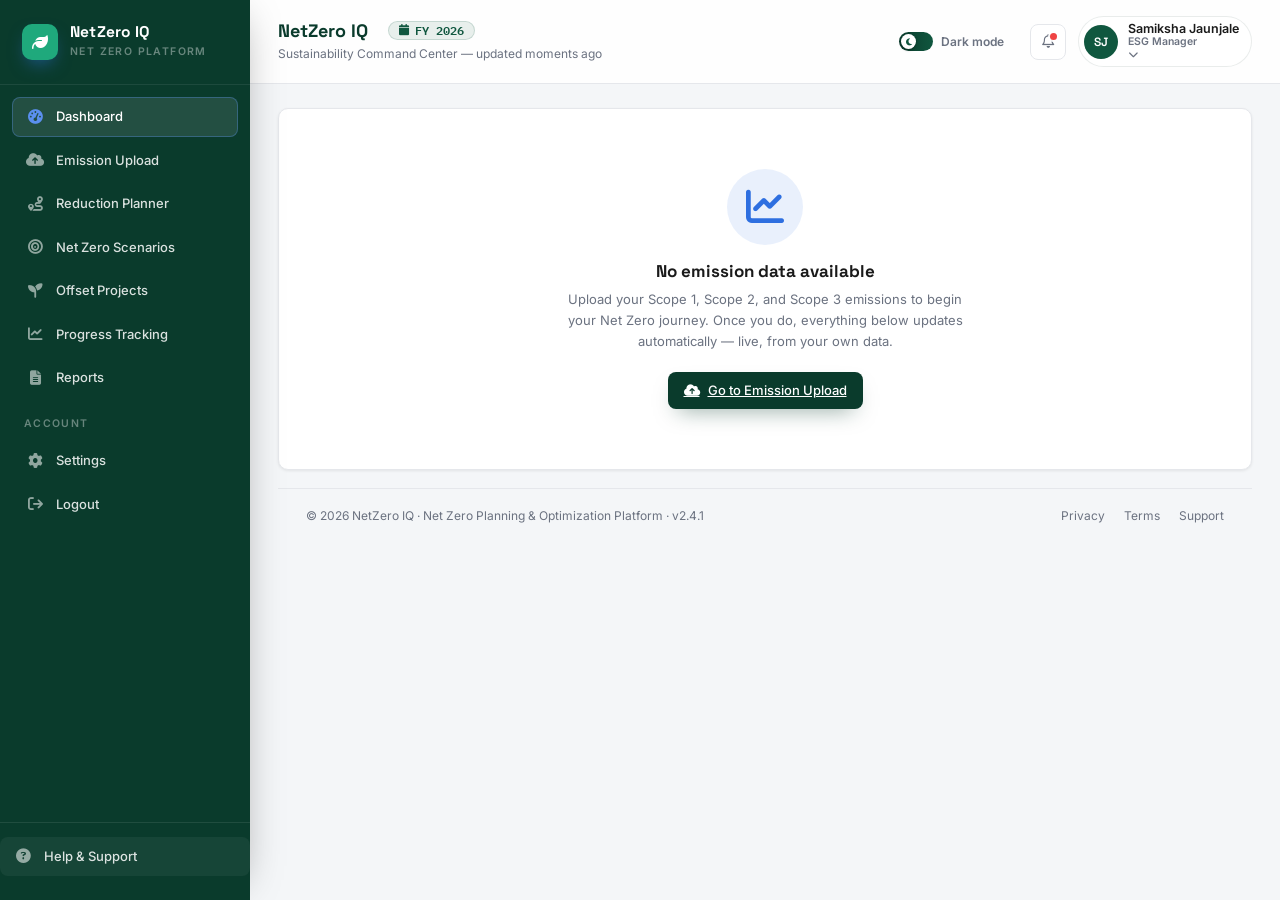
==== index.html @ 3cbc3534 "Add files via upload" ====
<!DOCTYPE html>
<html lang="en">
<head>
<meta charset="UTF-8">
<meta name="viewport" content="width=device-width, initial-scale=1.0">
<title>NetZero IQ · Net Zero Planning &amp; Optimization Platform</title>

<link href="https://cdnjs.cloudflare.com/ajax/libs/bootstrap/5.3.3/css/bootstrap.min.css" rel="stylesheet">
<link href="https://cdnjs.cloudflare.com/ajax/libs/font-awesome/6.5.2/css/all.min.css" rel="stylesheet">
<link rel="preconnect" href="https://fonts.googleapis.com">
<link href="https://fonts.googleapis.com/css2?family=Space+Grotesk:wght@400;500;600;700&family=Inter:wght@400;500;600;700&family=IBM+Plex+Mono:wght@400;500;600&display=swap" rel="stylesheet">

<link href="styles.css" rel="stylesheet">
</head>
<body>

<!-- ================= SIDEBAR ================= -->
<aside class="nz-sidebar">
  <div class="nz-brand">
    <div class="nz-brand-mark"><i class="fa-solid fa-leaf"></i></div>
    <div class="nz-brand-text">
      <div class="nz-brand-title">NetZero IQ</div>
      <div class="nz-brand-sub">Net Zero Platform</div>
    </div>
  </div>

  <nav class="nz-nav">
    <a href="index.html" class="nz-link active"><i class="fa-solid fa-gauge-high"></i> Dashboard</a>
    <a href="emission-upload.html" class="nz-link"><i class="fa-solid fa-cloud-arrow-up"></i> Emission Upload</a>
    <a href="reduction-planner.html" class="nz-link"><i class="fa-solid fa-route"></i> Reduction Planner</a>
    <a href="net-zero-scenarios.html" class="nz-link"><i class="fa-solid fa-bullseye"></i> Net Zero Scenarios</a>
    <a href="offset-projects.html" class="nz-link"><i class="fa-solid fa-seedling"></i> Offset Projects</a>
    <a href="#" class="nz-link"><i class="fa-solid fa-chart-line"></i> Progress Tracking</a>
    <a href="reports.html" class="nz-link"><i class="fa-solid fa-file-lines"></i> Reports</a>

    <div class="nz-nav-label">Account</div>
    <a href="#" class="nz-link"><i class="fa-solid fa-gear"></i> Settings</a>
    <a href="#" class="nz-link"><i class="fa-solid fa-arrow-right-from-bracket"></i> Logout</a>
  </nav>

  <div class="nz-sidebar-foot">
    <a href="#" class="nz-link" style="background:rgba(255,255,255,0.05);">
      <i class="fa-solid fa-circle-question"></i> Help &amp; Support
    </a>
  </div>
</aside>

<!-- ================= MAIN ================= -->
<div class="nz-main">

  <!-- TOP NAV -->
  <header class="nz-topbar">
    <div class="nz-topbar-title">
      <h1>NetZero IQ <span class="nz-year-badge"><i class="fa-solid fa-calendar"></i> FY 2026</span></h1>
      <p>Sustainability Command Center — updated moments ago</p>
    </div>

    <div class="nz-topbar-actions">
      <button class="nz-darkmode-toggle" id="darkModeToggle" type="button">
        <span class="nz-toggle-track"><span class="nz-toggle-thumb"><i class="fa-solid fa-moon" id="darkModeIcon"></i></span></span>
        <span id="darkModeLabel">Dark mode</span>
      </button>
      <button class="nz-icon-btn" type="button"><i class="fa-regular fa-bell"></i><span class="nz-notif-dot"></span></button>
      <div class="nz-profile">
        <div class="nz-avatar">SJ</div>
        <div>
          <div class="nz-profile-name">Samiksha Jaunjale <div>
          <div class="nz-profile-role">ESG Manager</div>
        </div>
        <i class="fa-solid fa-chevron-down" style="font-size:10px;color:var(--ink-soft);"></i>
      </div>
    </div>
  </header>

  <!-- CONTENT PLACEHOLDER -->
  <main class="nz-content" id="nz-content-root">

    <!-- ================= EMPTY STATE (shown when no emission data exists yet) ================= -->
    <div class="nz-card nz-empty-state" id="db-empty-state">
      <i class="fa-solid fa-chart-line big"></i>
      <h3>No emission data available</h3>
      <p>Upload your Scope 1, Scope 2, and Scope 3 emissions to begin your Net Zero journey. Once you do, everything below updates automatically — live, from your own data.</p>
      <a href="emission-upload.html" class="nz-btn-primary"><i class="fa-solid fa-cloud-arrow-up"></i> Go to Emission Upload</a>
    </div>

    <!-- ================= LIVE DASHBOARD (hidden until emission data exists) ================= -->
    <div id="db-live-content" style="display:none;">

      <!-- ---- Live Emissions KPIs ---- -->
      <div class="nz-section-heading" style="margin-top:0;">
        <h2><i class="fa-solid fa-cloud"></i> Live Emissions</h2>
        <a href="emission-upload.html" class="nz-section-link">Edit in Emission Upload <i class="fa-solid fa-arrow-right" style="font-size:10px;"></i></a>
      </div>

      <div class="nz-stats-grid" style="margin-bottom:22px;">
        <div class="nz-card nz-stat-card">
          <div class="nz-stat-top">
            <span class="nz-stat-label">Total Emissions</span>
            <span class="nz-stat-icon" style="background:rgba(16,87,63,0.1); color:var(--forest);"><i class="fa-solid fa-cloud"></i></span>
          </div>
          <div class="nz-stat-value" id="db-kpi-total">-- <small>tCO₂e</small></div>
        </div>

        <div class="nz-card nz-stat-card">
          <div class="nz-stat-top">
            <span class="nz-stat-label">Scope 1 · Direct</span>
            <span class="nz-stat-icon" style="background:rgba(90,143,238,0.14); color:#3b6fd6;"><i class="fa-solid fa-fire"></i></span>
          </div>
          <div class="nz-stat-value" id="db-kpi-s1">-- <small>tCO₂e</small></div>
        </div>

        <div class="nz-card nz-stat-card">
          <div class="nz-stat-top">
            <span class="nz-stat-label">Scope 2 · Energy</span>
            <span class="nz-stat-icon" style="background:rgba(46,111,224,0.12); color:var(--signal-blue);"><i class="fa-solid fa-bolt"></i></span>
          </div>
          <div class="nz-stat-value" id="db-kpi-s2">-- <small>tCO₂e</small></div>
        </div>

        <div class="nz-card nz-stat-card">
          <div class="nz-stat-top">
            <span class="nz-stat-label">Scope 3 · Value Chain</span>
            <span class="nz-stat-icon" style="background:rgba(143,217,183,0.28); color:var(--forest);"><i class="fa-solid fa-truck-fast"></i></span>
          </div>
          <div class="nz-stat-value" id="db-kpi-s3">-- <small>tCO₂e</small></div>
        </div>
      </div>

      <!-- ---- Pie chart + Reduction Plan + Offset Projects ---- -->
      <div class="nz-charts-grid">

        <!-- Scope distribution pie chart -->
        <div class="nz-card nz-chart-card">
          <div class="nz-chart-head">
            <div>
              <div class="nz-chart-title">Scope Distribution</div>
              <div class="nz-chart-sub" id="db-dist-sub">Share of total emissions</div>
            </div>
            <span class="nz-chart-badge">Live</span>
          </div>

          <div style="display:flex; align-items:center; gap:26px; margin-top:10px;">
            <div style="position:relative; width:150px; height:150px; flex-shrink:0;">
              <div id="db-dist-donut" style="width:150px;height:150px;border-radius:50%; background:#334155;"></div>
              <div style="position:absolute; inset:24px; border-radius:50%; background:rgba(255,255,255,0.9); backdrop-filter:blur(4px); display:flex; align-items:center; justify-content:center; flex-direction:column; box-shadow: inset 0 0 0 1px rgba(0,0,0,0.04);">
                <div style="font-family:var(--font-mono); font-size:18px; font-weight:600; color:var(--ink);">3</div>
                <div style="font-size:9px; text-transform:uppercase; letter-spacing:1px; color:var(--ink-soft);">scopes</div>
              </div>
            </div>

            <div style="flex:1; display:flex; flex-direction:column; gap:14px;">
              <div style="display:flex; justify-content:space-between; align-items:center;">
                <span style="display:flex; align-items:center; gap:8px; font-size:12.5px; font-weight:600;"><i class="fa-solid fa-circle" style="color:#5A8FEE; font-size:8px;"></i> Scope 1</span>
                <span style="font-family:var(--font-mono); font-size:12.5px; color:var(--ink-soft);" id="db-dist-s1">--</span>
              </div>
              <div style="display:flex; justify-content:space-between; align-items:center;">
                <span style="display:flex; align-items:center; gap:8px; font-size:12.5px; font-weight:600;"><i class="fa-solid fa-circle" style="color:#2E6FE0; font-size:8px;"></i> Scope 2</span>
                <span style="font-family:var(--font-mono); font-size:12.5px; color:var(--ink-soft);" id="db-dist-s2">--</span>
              </div>
              <div style="display:flex; justify-content:space-between; align-items:center;">
                <span style="display:flex; align-items:center; gap:8px; font-size:12.5px; font-weight:600;"><i class="fa-solid fa-circle" style="color:#10573F; font-size:8px;"></i> Scope 3</span>
                <span style="font-family:var(--font-mono); font-size:12.5px; color:var(--ink-soft);" id="db-dist-s3">--</span>
              </div>
            </div>
          </div>
        </div>

        <!-- Reduction Plan summary -->
        <div class="nz-card nz-chart-card">
          <div class="nz-chart-head">
            <div>
              <div class="nz-chart-title">Reduction Plan</div>
              <div class="nz-chart-sub">Your saved annual reduction targets</div>
            </div>
            <span class="nz-chart-badge">Live</span>
          </div>

          <div id="db-reduction-summary" style="margin-top:14px;">
            <div class="nz-summary-note"><i class="fa-solid fa-circle-info"></i> No reduction plan saved yet.</div>
            <a href="reduction-planner.html" class="nz-btn-outline" style="margin-top:14px; font-size:12px; padding:8px 16px;">
              <i class="fa-solid fa-sliders"></i> Go to Reduction Planner
            </a>
          </div>
        </div>

      </div>

      <!-- ---- Selected Offset Projects ---- -->
      <div class="nz-section-heading">
        <h2><i class="fa-solid fa-seedling"></i> Selected Offset Projects</h2>
        <a href="offset-projects.html" class="nz-section-link">Manage in Offset Projects <i class="fa-solid fa-arrow-right" style="font-size:10px;"></i></a>
      </div>

      <div class="nz-card nz-offset-card" id="db-offset-list">
        <div style="padding:22px; text-align:center; color:var(--ink-soft); font-size:12.5px;">
          <i class="fa-solid fa-circle-info"></i> No offset projects selected yet. Visit Offset Projects to choose from your remaining-emissions recommendations.
        </div>
      </div>

    </div>

    <!-- ================= FOOTER ================= -->
    <div class="nz-footer">
      <div>© 2026 NetZero IQ · Net Zero Planning &amp; Optimization Platform · v2.4.1</div>
      <div>
        <a href="#">Privacy</a>
        <a href="#">Terms</a>
        <a href="#">Support</a>
      </div>
    </div>

  </main>
</div>

<script src="theme.js"></script>
<script src="activity-log.js"></script>
<script src="net-zero-target.js"></script>
<script src="offset-catalog-data.js"></script>
<script src="dashboard-live.js"></script>
</body>
</html>
---- styles.css ----
/* ============================================================
   DESIGN TOKENS — Aurex Net Zero Command Center
   ============================================================ */
:root{
  --deep-forest: #0A3B2C;
  --forest: #10573F;
  --forest-soft: #17714F;
  --signal-blue: #2E6FE0;
  --signal-blue-soft: #5A8FEE;
  --paper: #F2F5F3;
  --paper-dim: #E7ECE9;
  --white: #FFFFFF;
  --ink: #0F211B;
  --ink-soft: #56685F;
  --line: rgba(16,45,35,0.09);
  --amber: #C98A2B;

  --font-display: 'Space Grotesk', sans-serif;
  --font-body: 'Inter', sans-serif;
  --font-mono: 'IBM Plex Mono', monospace;

  --radius-lg: 22px;
  --radius-md: 16px;
  --radius-sm: 10px;

  --shadow-card: 0 1px 2px rgba(15,33,27,0.04), 0 12px 32px -12px rgba(15,33,27,0.14);
  --shadow-pop: 0 20px 48px -16px rgba(10,59,44,0.35);
}

/* ============================================================
   DARK MODE — token overrides
   Redefining the same custom properties on body.nz-dark makes
   every existing var(--...) consumer (sidebar, cards, tables,
   forms, buttons, breadcrumbs, footer, etc.) switch automatically.
   ============================================================ */
body.nz-dark{
  --paper: #0F172A;
  --paper-dim: #1E293B;
  --white: #1E293B;
  --ink: #F8FAFC;
  --ink-soft: #CBD5E1;
  --line: #334155;
  --deep-forest: #16A34A;
  --forest: #22C55E;
  --forest-soft: #34D399;
  --amber: #F59E0B;
  --shadow-card: 0 1px 2px rgba(0,0,0,0.35), 0 12px 32px -12px rgba(0,0,0,0.55);
  --shadow-pop: 0 20px 48px -16px rgba(0,0,0,0.65);
}

body.nz-dark{
  background:
    radial-gradient(1100px 620px at 88% -8%, rgba(46,111,224,0.14), transparent 60%),
    radial-gradient(900px 500px at 8% 0%, rgba(34,197,94,0.10), transparent 55%),
    #0F172A;
}

/* Sidebar — deepen to spec (#111827) instead of the light-mode forest gradient */
body.nz-dark .nz-sidebar{
  background: linear-gradient(196deg, #111827 0%, #0B1220 45%, #060A12 100%);
}

/* Components that used hardcoded rgba(255,255,255,x) instead of a variable */
body.nz-dark .nz-topbar{ background: rgba(30,41,59,0.85); }
body.nz-dark .nz-card{
  background: rgba(30,41,59,0.72);
  border-color: rgba(255,255,255,0.06);
}
body.nz-dark .nz-card::before{
  background:linear-gradient(90deg, transparent, rgba(255,255,255,0.08), transparent);
}
body.nz-dark .nz-icon-btn,
body.nz-dark .nz-darkmode-toggle,
body.nz-dark .nz-profile{
  background: rgba(30,41,59,0.9);
  border-color: var(--line);
}
body.nz-dark .nz-icon-btn:hover{ background:#1E293B; color:var(--forest); }

body.nz-dark table.nz-table tbody tr:hover,
body.nz-dark table.nz-scope-table tbody tr:hover{
  background: rgba(34,197,94,0.08);
}

body.nz-dark .nz-field .form-control,
body.nz-dark .nz-field .form-select,
body.nz-dark .nz-emission-group .form-control,
body.nz-dark .nz-comment-input{
  background: rgba(15,23,42,0.6);
  color: var(--ink);
  border-color: var(--line);
}
body.nz-dark .nz-emission-group .input-group-text{
  background: rgba(255,255,255,0.04);
  border-color: var(--line);
  color: var(--ink-soft);
}

body.nz-dark .nz-action-bar{
  background: rgba(30,41,59,0.9);
  border-color: rgba(255,255,255,0.06);
}

body.nz-dark .nz-hbar-track,
body.nz-dark .nz-cat-reduction .track{
  background: #334155;
}

body.nz-dark::-webkit-scrollbar-thumb{ background: rgba(34,197,94,0.35); }

/* Toggle switch visual state (reuses the existing .active convention
   already used elsewhere in this file, e.g. .nz-link.active) */
.nz-darkmode-toggle.active .nz-toggle-track{
  background: linear-gradient(90deg, #16A34A, #22C55E);
}
.nz-darkmode-toggle.active .nz-toggle-thumb{
  left:17px;
  color:#0F172A;
}

/* Smooth 0.3s theme transition, site-wide */
body,
.nz-sidebar,
.nz-topbar,
.nz-card,
.nz-icon-btn,
.nz-darkmode-toggle,
.nz-profile,
.nz-action-bar,
.nz-field .form-control,
.nz-field .form-select,
.nz-emission-group .form-control,
.nz-comment-input,
.nz-toggle-track,
.nz-toggle-thumb,
table.nz-table tbody tr,
table.nz-scope-table tbody tr{
  transition: background-color .3s ease, color .3s ease, border-color .3s ease, box-shadow .3s ease;
}

*{box-sizing:border-box;}

html,body{
  height:100%;
}

body{
  background:
    radial-gradient(1100px 620px at 88% -8%, rgba(46,111,224,0.10), transparent 60%),
    radial-gradient(900px 500px at 8% 0%, rgba(16,87,63,0.10), transparent 55%),
    var(--paper);
  font-family: var(--font-body);
  color: var(--ink);
  min-height:100vh;
}

::selection{ background: rgba(46,111,224,0.2); }

/* Scrollbar */
::-webkit-scrollbar{ width:10px; height:10px; }
::-webkit-scrollbar-thumb{ background: rgba(16,87,63,0.25); border-radius:10px; }
::-webkit-scrollbar-track{ background: transparent; }

/* ============================================================
   SIDEBAR
   ============================================================ */
.nz-sidebar{
  position:fixed;
  top:0; left:0; bottom:0;
  width:252px;
  padding:26px 18px 22px;
  background:
    linear-gradient(196deg, #0C4433 0%, #0A3B2C 45%, #082F24 100%);
  display:flex;
  flex-direction:column;
  z-index:1000;
  box-shadow: 8px 0 40px -20px rgba(0,0,0,0.4);
}

.nz-brand{
  display:flex;
  align-items:center;
  gap:12px;
  padding:4px 8px 22px;
  margin-bottom:18px;
  border-bottom:1px solid rgba(255,255,255,0.09);
}

.nz-brand-mark{
  width:40px; height:40px;
  border-radius:12px;
  background: linear-gradient(145deg, var(--signal-blue), #1949a8);
  display:flex; align-items:center; justify-content:center;
  color:#fff; font-size:18px;
  box-shadow: 0 8px 18px -6px rgba(46,111,224,0.6);
  flex-shrink:0;
}

.nz-brand-text .nz-brand-title{
  font-family:var(--font-display);
  font-size:15.5px;
  font-weight:700;
  color:#fff;
  letter-spacing:0.2px;
  line-height:1.15;
}
.nz-brand-text .nz-brand-sub{
  font-size:10.5px;
  color: rgba(255,255,255,0.55);
  text-transform:uppercase;
  letter-spacing:1.4px;
  font-weight:600;
}

.nz-nav{
  display:flex;
  flex-direction:column;
  gap:3px;
  flex:1;
}

.nz-nav-label{
  font-size:10.5px;
  text-transform:uppercase;
  letter-spacing:1.3px;
  color: rgba(255,255,255,0.38);
  font-weight:600;
  padding:14px 12px 6px;
}

.nz-link{
  display:flex;
  align-items:center;
  gap:12px;
  padding:11px 13px;
  border-radius:12px;
  color: rgba(255,255,255,0.72);
  text-decoration:none;
  font-size:13.7px;
  font-weight:500;
  transition:.15s ease;
  position:relative;
}
.nz-link i{ width:18px; text-align:center; font-size:14.5px; color:rgba(255,255,255,0.55); }
.nz-link:hover{ background:rgba(255,255,255,0.06); color:#fff; }
.nz-link:hover i{ color:#fff; }

.nz-link.active{
  background: linear-gradient(90deg, rgba(46,111,224,0.28), rgba(46,111,224,0.05));
  color:#fff;
  box-shadow: inset 0 0 0 1px rgba(90,143,238,0.35);
}
.nz-link.active i{ color: var(--signal-blue-soft); }
.nz-link.active::before{
  content:"";
  position:absolute; left:-18px; top:8px; bottom:8px; width:3px;
  background: var(--signal-blue-soft);
  border-radius:4px;
}

.nz-sidebar-foot{
  border-top:1px solid rgba(255,255,255,0.09);
  padding-top:14px;
  margin-top:10px;
}

/* ============================================================
   TOPBAR
   ============================================================ */
.nz-main{
  margin-left:252px;
  min-height:100vh;
  display:flex;
  flex-direction:column;
}

.nz-topbar{
  position:sticky;
  top:0;
  z-index:900;
  display:flex;
  align-items:center;
  justify-content:space-between;
  gap:20px;
  padding:14px 30px;
  background: rgba(255,255,255,0.72);
  backdrop-filter: blur(18px) saturate(160%);
  -webkit-backdrop-filter: blur(18px) saturate(160%);
  border-bottom:1px solid var(--line);
}

.nz-topbar-title h1{
  font-family:var(--font-display);
  font-size:19px;
  font-weight:700;
  margin:0;
  color:var(--deep-forest);
}
.nz-topbar-title .nz-year-badge{
  display:inline-flex;
  align-items:center;
  gap:6px;
  font-family:var(--font-mono);
  font-size:11.5px;
  font-weight:600;
  color:var(--forest);
  background: rgba(16,87,63,0.09);
  border:1px solid rgba(16,87,63,0.16);
  padding:2px 10px;
  border-radius:20px;
  margin-left:10px;
  vertical-align:middle;
}
.nz-topbar-title p{
  margin:2px 0 0;
  font-size:12.5px;
  color:var(--ink-soft);
}

.nz-topbar-actions{
  display:flex;
  align-items:center;
  gap:10px;
}

.nz-icon-btn{
  width:40px; height:40px;
  border-radius:12px;
  border:1px solid var(--line);
  background: rgba(255,255,255,0.7);
  display:flex; align-items:center; justify-content:center;
  color: var(--ink-soft);
  position:relative;
  transition:.15s ease;
}
.nz-icon-btn:hover{ background:#fff; color:var(--deep-forest); box-shadow:var(--shadow-card); }

.nz-notif-dot{
  position:absolute; top:8px; right:8px;
  width:7px; height:7px;
  border-radius:50%;
  background: var(--signal-blue);
  box-shadow:0 0 0 2px rgba(255,255,255,0.9);
}

.nz-darkmode-toggle{
  display:flex; align-items:center; gap:8px;
  padding:7px 14px 7px 7px;
  border-radius:30px;
  border:1px solid var(--line);
  background: rgba(255,255,255,0.7);
  font-size:12px;
  font-weight:600;
  color: var(--ink-soft);
}
.nz-darkmode-toggle .nz-toggle-track{
  width:34px; height:19px;
  border-radius:20px;
  background: linear-gradient(90deg, var(--deep-forest), var(--forest));
  position:relative;
  flex-shrink:0;
}
.nz-darkmode-toggle .nz-toggle-thumb{
  position:absolute; top:2px; left:2px;
  width:15px; height:15px;
  border-radius:50%;
  background:#fff;
  display:flex;align-items:center;justify-content:center;
  font-size:8px;
  color:var(--forest);
  box-shadow:0 1px 3px rgba(0,0,0,0.3);
}

.nz-profile{
  display:flex; align-items:center; gap:10px;
  padding:5px 12px 5px 5px;
  border-radius:30px;
  border:1px solid var(--line);
  background: rgba(255,255,255,0.7);
  cursor:pointer;
}
.nz-avatar{
  width:32px; height:32px;
  border-radius:50%;
  background: linear-gradient(145deg, var(--signal-blue-soft), var(--signal-blue));
  color:#fff;
  display:flex; align-items:center; justify-content:center;
  font-family:var(--font-display);
  font-weight:700;
  font-size:12.5px;
}
.nz-profile .nz-profile-name{ font-size:12.5px; font-weight:600; color:var(--ink); line-height:1.1; }
.nz-profile .nz-profile-role{ font-size:10.5px; color:var(--ink-soft); }

/* ============================================================
   CONTENT
   ============================================================ */
.nz-content{
  padding:26px 30px 10px;
  flex:1;
}

.nz-section-heading{
  display:flex;
  align-items:baseline;
  justify-content:space-between;
  margin: 30px 0 14px;
}
.nz-section-heading h2{
  font-family:var(--font-display);
  font-size:16px;
  font-weight:700;
  color:var(--deep-forest);
  margin:0;
  display:flex;
  align-items:center;
  gap:9px;
}
.nz-section-heading h2 i{ color: var(--signal-blue); font-size:14px; }
.nz-section-heading .nz-section-link{
  font-size:12px;
  font-weight:600;
  color: var(--signal-blue);
  text-decoration:none;
}
.nz-section-heading .nz-section-link:hover{ text-decoration:underline; }

/* Glass card base */
.nz-card{
  background: rgba(255,255,255,0.68);
  backdrop-filter: blur(14px) saturate(140%);
  -webkit-backdrop-filter: blur(14px) saturate(140%);
  border:1px solid rgba(255,255,255,0.6);
  border-radius: var(--radius-lg);
  box-shadow: var(--shadow-card);
  position:relative;
  overflow:hidden;
}
.nz-card::before{
  content:"";
  position:absolute; inset:0 0 auto 0; height:1px;
  background:linear-gradient(90deg, transparent, rgba(255,255,255,0.9), transparent);
}
/* ============================================================
   HERO ROW — RING GAUGE + STAT CARDS
   ============================================================ */
.nz-hero-row{ display:flex; gap:20px; align-items:stretch; flex-wrap:wrap; }

.nz-ring-card{
  flex:1 1 340px;
  max-width:380px;
  padding:26px 26px 24px;
  background: linear-gradient(160deg, #0C4433 0%, #0A3B2C 55%, #082F24 100%);
  border-radius: var(--radius-lg);
  box-shadow: var(--shadow-pop);
  color:#fff;
  display:flex;
  flex-direction:column;
  position:relative;
  overflow:hidden;
}
.nz-ring-card::after{
  content:"";
  position:absolute; width:280px; height:280px; border-radius:50%;
  background: radial-gradient(circle, rgba(46,111,224,0.28), transparent 70%);
  top:-90px; right:-90px;
}
.nz-ring-card .nz-ring-eyebrow{
  font-size:11px; text-transform:uppercase; letter-spacing:1.6px;
  color: rgba(255,255,255,0.55); font-weight:600; margin-bottom:2px;
}
.nz-ring-card .nz-ring-heading{
  font-family:var(--font-display); font-size:16px; font-weight:700; margin-bottom:18px;
}
.nz-ring-wrap{ display:flex; align-items:center; gap:22px; z-index:1; }
.nz-ring-center-label{
  position:absolute; top:50%; left:50%; transform:translate(-50%,-50%);
  text-align:center;
}
.nz-ring-center-label .pct{ font-family:var(--font-mono); font-size:30px; font-weight:600; line-height:1; }
.nz-ring-center-label .lbl{ font-size:9.5px; text-transform:uppercase; letter-spacing:1px; color:rgba(255,255,255,0.6); margin-top:4px; }

.nz-ring-legend{ display:flex; flex-direction:column; gap:10px; font-size:12px; }
.nz-ring-legend .dot{ width:9px; height:9px; border-radius:50%; display:inline-block; margin-right:8px; }
.nz-ring-legend .row{ color:rgba(255,255,255,0.85); display:flex; align-items:center; }
.nz-ring-legend .row b{ font-family:var(--font-mono); margin-left:auto; padding-left:14px; font-weight:600; }

.nz-ring-target{
  margin-top:20px; padding-top:16px; border-top:1px solid rgba(255,255,255,0.14);
  display:flex; align-items:center; justify-content:space-between;
}
.nz-ring-target .t-label{ font-size:11px; color:rgba(255,255,255,0.6); text-transform:uppercase; letter-spacing:1px; }
.nz-ring-target .t-value{ font-family:var(--font-mono); font-size:20px; font-weight:600; }

.nz-stats-grid{
  flex:2 1 560px;
  display:grid;
  grid-template-columns:repeat(2, 1fr);
  gap:18px;
}

.nz-stat-card{
  padding:19px 20px;
  display:flex;
  flex-direction:column;
  gap:8px;
}
.nz-stat-top{ display:flex; align-items:center; justify-content:space-between; }
.nz-stat-icon{
  width:34px; height:34px; border-radius:10px;
  display:flex; align-items:center; justify-content:center;
  font-size:14px;
}
.nz-stat-label{ font-size:12px; color:var(--ink-soft); font-weight:600; }
.nz-stat-value{ font-family:var(--font-mono); font-size:24px; font-weight:600; color:var(--ink); }
.nz-stat-value small{ font-size:12px; font-weight:500; color:var(--ink-soft); }
.nz-stat-trend{ font-size:11.5px; font-weight:600; display:flex; align-items:center; gap:5px; }
.nz-stat-trend.down{ color:var(--forest); }
.nz-stat-trend.up{ color:var(--amber); }

/* ============================================================
   CHARTS
   ============================================================ */
.nz-charts-grid{ display:grid; grid-template-columns:repeat(2, 1fr); gap:20px; }
.nz-chart-card{ padding:22px 24px 20px; }
.nz-chart-head{ display:flex; align-items:flex-start; justify-content:space-between; margin-bottom:6px; }
.nz-chart-title{ font-family:var(--font-display); font-weight:700; font-size:14.5px; color:var(--ink); }
.nz-chart-sub{ font-size:11.5px; color:var(--ink-soft); margin-top:2px; }
.nz-chart-badge{
  font-family:var(--font-mono); font-size:11px; font-weight:600;
  background:rgba(46,111,224,0.1); color:var(--signal-blue);
  padding:3px 10px; border-radius:20px; white-space:nowrap;
}

.nz-legend-row{ display:flex; gap:16px; flex-wrap:wrap; margin-top:12px; font-size:11.5px; color:var(--ink-soft); }
.nz-legend-row span{ display:inline-flex; align-items:center; gap:6px; font-weight:600; color:var(--ink); }
.nz-legend-row .sw{ width:9px; height:9px; border-radius:3px; }

/* horizontal bar rows */
.nz-hbar-row{ display:grid; grid-template-columns:120px 1fr 62px; align-items:center; gap:10px; margin-bottom:11px; }
.nz-hbar-row .lbl{ font-size:12px; color:var(--ink); font-weight:600; }
.nz-hbar-track{ height:10px; border-radius:8px; background:var(--paper-dim); overflow:hidden; }
.nz-hbar-fill{ height:100%; border-radius:8px; }
.nz-hbar-row .val{ font-family:var(--font-mono); font-size:11.5px; text-align:right; color:var(--ink-soft); }

/* stacked bar for offset vs residual */
.nz-stack-chart{ display:flex; align-items:flex-end; gap:18px; height:180px; padding-top:10px; }
.nz-stack-col{ flex:1; display:flex; flex-direction:column; align-items:center; gap:8px; height:100%; justify-content:flex-end;}
.nz-stack-bar{ width:100%; max-width:46px; border-radius:8px 8px 4px 4px; display:flex; flex-direction:column; overflow:hidden; box-shadow: inset 0 0 0 1px rgba(255,255,255,0.4);}
.nz-stack-year{ font-size:11px; color:var(--ink-soft); font-family:var(--font-mono); }

/* ============================================================
   CATEGORY TABLE
   ============================================================ */
.nz-table-card{ padding:6px 6px 10px; }
.nz-table-wrap{ overflow-x:auto; }
table.nz-table{ width:100%; border-collapse:collapse; min-width:680px; }
table.nz-table thead th{
  text-align:left; font-size:11px; text-transform:uppercase; letter-spacing:0.8px;
  color:var(--ink-soft); font-weight:600; padding:14px 20px 12px; border-bottom:1px solid var(--line);
}
table.nz-table tbody td{ padding:14px 20px; border-bottom:1px solid var(--line); font-size:13px; vertical-align:middle; }
table.nz-table tbody tr:last-child td{ border-bottom:none; }
table.nz-table tbody tr:hover{ background:rgba(46,111,224,0.04); }

.nz-cat-name{ display:flex; align-items:center; gap:11px; font-weight:600; color:var(--ink); }
.nz-cat-icon{ width:32px; height:32px; border-radius:9px; display:flex; align-items:center; justify-content:center; font-size:13px; flex-shrink:0; }
.nz-cat-num{ font-family:var(--font-mono); color:var(--ink); }
.nz-cat-reduction{ display:flex; align-items:center; gap:10px; }
.nz-cat-reduction .track{ width:80px; height:7px; border-radius:6px; background:var(--paper-dim); overflow:hidden; }
.nz-cat-reduction .fill{ height:100%; border-radius:6px; background:linear-gradient(90deg,#10573F,#1FA97C); }
.nz-cat-reduction .pct{ font-family:var(--font-mono); font-size:12px; font-weight:600; color:var(--forest); width:32px; }

/* ============================================================
   OFFSET PROJECTS + AI RECS
   ============================================================ */
.nz-split-row{ display:grid; grid-template-columns:1.65fr 1fr; gap:20px; align-items:start; }

.nz-offset-card{ padding:8px 8px 12px; }
.nz-offset-item{ display:flex; align-items:center; gap:16px; padding:14px 18px; border-bottom:1px solid var(--line); }
.nz-offset-item:last-child{ border-bottom:none; }
.nz-offset-thumb{
  width:46px; height:46px; border-radius:12px; flex-shrink:0;
  display:flex; align-items:center; justify-content:center; font-size:17px; color:#fff;
}
.nz-offset-info{ flex:1; min-width:0; }
.nz-offset-info .name{ font-weight:600; font-size:13.5px; color:var(--ink); }
.nz-offset-info .meta{ font-size:11.5px; color:var(--ink-soft); margin-top:2px; }
.nz-offset-credits{ text-align:right; }
.nz-offset-credits .amt{ font-family:var(--font-mono); font-weight:600; font-size:14px; color:var(--ink); }
.nz-offset-credits .unit{ font-size:10.5px; color:var(--ink-soft); }
.nz-badge{ font-size:10px; font-weight:700; padding:3px 9px; border-radius:20px; text-transform:uppercase; letter-spacing:0.4px; white-space:nowrap; }
.nz-badge.verified{ background:rgba(16,87,63,0.12); color:var(--forest); }
.nz-badge.pending{ background:rgba(201,138,43,0.14); color:var(--amber); }

.nz-ai-card{
  padding:22px 22px 20px;
  background: linear-gradient(165deg, rgba(16,87,63,0.06), rgba(46,111,224,0.05));
}
.nz-ai-head{ display:flex; align-items:center; gap:12px; margin-bottom:16px; }
.nz-ai-icon{
  width:38px; height:38px; border-radius:11px;
  background:linear-gradient(145deg, var(--signal-blue), #1949a8);
  display:flex; align-items:center; justify-content:center; color:#fff; font-size:15px;
  box-shadow:0 8px 18px -6px rgba(46,111,224,0.5);
}
.nz-ai-item{ display:flex; gap:12px; padding:12px 0; border-top:1px solid var(--line); }
.nz-ai-item:first-of-type{ border-top:none; }
.nz-ai-item i.bullet{ color:var(--signal-blue); font-size:12px; margin-top:3px; }
.nz-ai-item .txt{ font-size:12.8px; color:var(--ink); line-height:1.5; }
.nz-ai-item .tag{
  display:inline-block; margin-top:6px; font-family:var(--font-mono); font-size:10.5px; font-weight:600;
  color:var(--forest); background:rgba(16,87,63,0.1); padding:2px 8px; border-radius:6px;
}

/* ============================================================
   RECENT ACTIVITIES
   ============================================================ */
.nz-activity-card{ padding:8px 22px 18px; }
.nz-activity-item{ display:flex; gap:14px; padding:14px 0; border-bottom:1px solid var(--line); }
.nz-activity-item:last-child{ border-bottom:none; }
.nz-activity-icon{
  width:36px; height:36px; border-radius:50%; flex-shrink:0;
  display:flex; align-items:center; justify-content:center; font-size:13px;
}
.nz-activity-text{ font-size:13px; color:var(--ink); }
.nz-activity-text b{ font-weight:600; }
.nz-activity-time{ font-size:11px; color:var(--ink-soft); margin-top:2px; }

/* ============================================================
   FOOTER
   ============================================================ */
.nz-footer{
  margin-top:36px;
  padding:22px 6px 26px;
  border-top:1px solid var(--line);
  display:flex; align-items:center; justify-content:space-between; flex-wrap:wrap; gap:12px;
  font-size:12px; color:var(--ink-soft);
}
.nz-footer a{ color:var(--ink-soft); text-decoration:none; margin-left:18px; }
.nz-footer a:hover{ color:var(--forest); }

@media (max-width: 992px){
  .nz-sidebar{ transform:translateX(-100%); }
  .nz-main{ margin-left:0; }
  .nz-split-row{ grid-template-columns:1fr; }
  .nz-charts-grid{ grid-template-columns:1fr; }
  .nz-stats-grid{ grid-template-columns:1fr 1fr; }
}
@media (max-width:576px){
  .nz-stats-grid{ grid-template-columns:1fr; }
  .nz-topbar{ padding:12px 16px; }
  .nz-content{ padding:20px 16px; }
}

/* ============================================================
   EMISSION UPLOAD PAGE
   ============================================================ */
.nz-page-header{ margin-bottom:22px; }
.nz-page-header h1{
  font-family:var(--font-display); font-size:24px; font-weight:700;
  color:var(--deep-forest); margin:0 0 6px;
}
.nz-page-header p{ font-size:13.5px; color:var(--ink-soft); margin:0; max-width:640px; }

.nz-breadcrumb{ font-size:11.5px; color:var(--ink-soft); margin-bottom:10px; display:flex; align-items:center; gap:8px; }
.nz-breadcrumb a{ color:var(--ink-soft); text-decoration:none; }
.nz-breadcrumb a:hover{ color:var(--forest); }
.nz-breadcrumb .current{ color:var(--forest); font-weight:600; }

/* Company Info Card */
.nz-info-card{ padding:22px 26px 20px; }
.nz-info-card-head{ display:flex; align-items:center; justify-content:space-between; margin-bottom:18px; }
.nz-info-card-head h3{ font-family:var(--font-display); font-size:15px; font-weight:700; color:var(--ink); margin:0; display:flex; align-items:center; gap:10px; }
.nz-info-card-head h3 i{ color:var(--signal-blue); font-size:14px; }
.nz-edit-btn{
  font-size:12px; font-weight:600; color:var(--signal-blue); background:rgba(46,111,224,0.08);
  border:1px solid rgba(46,111,224,0.18); border-radius:10px; padding:6px 14px; display:inline-flex; align-items:center; gap:7px;
}
.nz-edit-btn:hover{ background:rgba(46,111,224,0.14); color:var(--signal-blue); }

.nz-field{ margin-bottom:16px; }
.nz-field label{
  display:block; font-size:11px; text-transform:uppercase; letter-spacing:0.8px; font-weight:600;
  color:var(--ink-soft); margin-bottom:6px;
}
.nz-field .form-control, .nz-field .form-select{
  border:1px solid var(--line); border-radius:10px; background:rgba(255,255,255,0.75);
  font-size:13.5px; padding:9px 12px; color:var(--ink); font-weight:500;
}
.nz-field .form-control:focus, .nz-field .form-select:focus{
  border-color:var(--signal-blue-soft); box-shadow:0 0 0 3px rgba(46,111,224,0.12);
}

/* Upload Options */
.nz-upload-option{
  padding:26px 24px; height:100%; display:flex; flex-direction:column; align-items:flex-start; gap:12px;
}
.nz-upload-icon{
  width:48px; height:48px; border-radius:14px; display:flex; align-items:center; justify-content:center; font-size:19px; color:#fff;
}
.nz-upload-option h4{ font-family:var(--font-display); font-size:15px; font-weight:700; color:var(--ink); margin:0; }
.nz-upload-option p{ font-size:12.5px; color:var(--ink-soft); margin:0; line-height:1.6; }
.nz-upload-formats{ display:flex; gap:8px; flex-wrap:wrap; margin:2px 0 6px; }
.nz-format-chip{
  font-family:var(--font-mono); font-size:10.5px; font-weight:600; color:var(--forest);
  background:rgba(16,87,63,0.09); border:1px solid rgba(16,87,63,0.16); padding:3px 10px; border-radius:8px;
}
.nz-btn-primary{
  background:linear-gradient(135deg, var(--forest), var(--deep-forest)); color:#fff; border:none;
  font-size:13px; font-weight:600; padding:10px 20px; border-radius:11px; display:inline-flex; align-items:center; gap:9px;
  box-shadow:0 10px 22px -10px rgba(10,59,44,0.5);
}
.nz-btn-primary:hover{ color:#fff; filter:brightness(1.06); }
.nz-btn-outline{
  background:rgba(255,255,255,0.6); color:var(--forest); border:1.5px solid rgba(16,87,63,0.3);
  font-size:13px; font-weight:600; padding:9px 19px; border-radius:11px; display:inline-flex; align-items:center; gap:9px;
}
.nz-btn-outline:hover{ background:rgba(16,87,63,0.08); color:var(--forest); }
.nz-btn-link-template{ font-size:11.5px; color:var(--signal-blue); font-weight:600; text-decoration:none; display:inline-flex; align-items:center; gap:6px; margin-top:2px; }
.nz-btn-link-template:hover{ text-decoration:underline; }

.nz-divider-or{
  display:flex; align-items:center; justify-content:center; gap:12px; color:var(--ink-soft); font-size:11px;
  font-weight:600; text-transform:uppercase; letter-spacing:1px; height:100%;
}
.nz-divider-or .line{ width:1px; flex:1; background:var(--line); }

/* Scope Accordion */
.nz-scope-card{ margin-bottom:18px; }
.nz-scope-header{
  display:flex; align-items:center; justify-content:space-between; gap:16px;
  padding:18px 24px; cursor:pointer; border:none; width:100%; background:transparent; text-align:left;
}
.nz-scope-header-left{ display:flex; align-items:center; gap:14px; }
.nz-scope-num{
  width:38px; height:38px; border-radius:11px; display:flex; align-items:center; justify-content:center;
  font-family:var(--font-display); font-weight:700; font-size:14px; color:#fff; flex-shrink:0;
}
.nz-scope-header-text .title{ font-family:var(--font-display); font-weight:700; font-size:14.5px; color:var(--ink); }
.nz-scope-header-text .sub{ font-size:11.5px; color:var(--ink-soft); margin-top:1px; }
.nz-scope-header-right{ display:flex; align-items:center; gap:16px; }
.nz-scope-subtotal{ text-align:right; }
.nz-scope-subtotal .amt{ font-family:var(--font-mono); font-weight:600; font-size:15px; color:var(--ink); }
.nz-scope-subtotal .lbl{ font-size:10px; color:var(--ink-soft); text-transform:uppercase; letter-spacing:0.6px; }
.nz-scope-chevron{ color:var(--ink-soft); font-size:13px; transition:.2s ease; }
.nz-scope-completion{
  font-family:var(--font-mono); font-size:11px; font-weight:600; padding:4px 10px; border-radius:20px;
  background:rgba(16,87,63,0.09); color:var(--forest); white-space:nowrap;
}
.nz-scope-completion.incomplete{ background:rgba(201,138,43,0.13); color:var(--amber); }

.nz-scope-body{ padding:0 12px 18px; border-top:1px solid var(--line); margin-top:2px; }

/* Scope table */
.nz-scope-table-wrap{ overflow-x:auto; padding-top:8px; }
table.nz-scope-table{ width:100%; border-collapse:collapse; min-width:720px; }
table.nz-scope-table thead th{
  text-align:left; font-size:10.5px; text-transform:uppercase; letter-spacing:0.7px; color:var(--ink-soft);
  font-weight:600; padding:10px 14px; border-bottom:1px solid var(--line);
}
table.nz-scope-table tbody td{ padding:9px 14px; border-bottom:1px solid var(--line); vertical-align:middle; }
table.nz-scope-table tbody tr:last-child td{ border-bottom:none; }
table.nz-scope-table tbody tr:hover{ background:rgba(46,111,224,0.03); }
.nz-row-category{ font-size:13px; font-weight:600; color:var(--ink); white-space:nowrap; }

.nz-emission-group{ max-width:190px; }
.nz-emission-group .form-control{
  border:1px solid var(--line); border-right:none; border-radius:9px 0 0 9px; font-family:var(--font-mono);
  font-size:12.5px; padding:7px 10px; background:rgba(255,255,255,0.8);
}
.nz-emission-group .input-group-text{
  font-size:10.5px; font-weight:600; color:var(--ink-soft); background:rgba(0,0,0,0.02);
  border:1px solid var(--line); border-left:none; border-radius:0 9px 9px 0;
}
.nz-emission-input.is-valid{ border-color:rgba(16,87,63,0.35) !important; }
.nz-emission-input.is-review{ border-color:rgba(201,138,43,0.5) !important; background:rgba(201,138,43,0.05) !important; }
.nz-emission-input.is-empty{ border-color:rgba(46,111,224,0.35) !important; background:rgba(46,111,224,0.04) !important; }

.nz-comment-input{
  border:1px solid var(--line); border-radius:9px; font-size:12px; padding:7px 10px;
  background:rgba(255,255,255,0.6); min-width:200px;
}

.nz-status{ font-size:15px; }
.nz-status.valid{ color:var(--forest); }
.nz-status.review{ color:var(--amber); }
.nz-status.empty{ color:var(--signal-blue-soft); }

/* Summary KPI row reuses .nz-stat-card from dashboard */
.nz-summary-note{
  font-size:11.5px; color:var(--ink-soft); display:flex; align-items:center; gap:8px; margin-top:2px;
}
.nz-summary-note i{ color:var(--amber); }

/* Action bar */
.nz-action-bar{
  position:sticky; bottom:0; margin-top:30px; padding:16px 24px;
  display:flex; align-items:center; justify-content:space-between; gap:16px; flex-wrap:wrap;
  background:rgba(255,255,255,0.78); backdrop-filter:blur(16px) saturate(160%);
  border-radius:var(--radius-lg); border:1px solid rgba(255,255,255,0.6); box-shadow:var(--shadow-card);
}
.nz-action-bar .left-note{ font-size:12px; color:var(--ink-soft); display:flex; align-items:center; gap:8px; }
.nz-action-bar .left-note i{ color:var(--signal-blue); }
.nz-action-group{ display:flex; gap:10px; flex-wrap:wrap; }
.nz-btn-ghost{
  background:transparent; border:1.5px solid var(--line); color:var(--ink-soft);
  font-size:13px; font-weight:600; padding:9px 18px; border-radius:11px; display:inline-flex; align-items:center; gap:8px;
}
.nz-btn-ghost:hover{ color:var(--ink); border-color:rgba(16,45,35,0.25); }
.nz-btn-ghost.danger{ color:#B4472C; }
.nz-btn-ghost.danger:hover{ border-color:rgba(180,71,44,0.35); background:rgba(180,71,44,0.05); }

/* ============================================================
   EMISSION UPLOAD — INTERACTIVE STATES
   (toast notifications, confirm dialog, spinner, live validation)
   ============================================================ */

/* Editable company fields (once "Edit details" is active) */
.nz-field .form-control:not([readonly]):not(:disabled),
.nz-field .form-select:not(:disabled){
  background: rgba(255,255,255,0.95);
  border-color: var(--signal-blue-soft);
  box-shadow: 0 0 0 3px rgba(46,111,224,0.08);
}
body.nz-dark .nz-field .form-control:not([readonly]):not(:disabled),
body.nz-dark .nz-field .form-select:not(:disabled){
  background: rgba(15,23,42,0.85);
}

/* Invalid emission value (negative / non-numeric) */
.nz-emission-input.is-invalid{
  border-color:#B4472C !important;
  background:rgba(180,71,44,0.07) !important;
}
.nz-status.invalid{ color:#B4472C; }

/* Button loading state */
.nz-btn-primary.is-loading,
.nz-btn-outline.is-loading,
.nz-btn-ghost.is-loading{
  opacity:0.75; pointer-events:none; position:relative;
}
.nz-spin{
  display:inline-block; animation: nz-spin-rotate 0.7s linear infinite;
}
@keyframes nz-spin-rotate{ from{ transform:rotate(0deg);} to{ transform:rotate(360deg);} }

button:disabled, .nz-btn-primary:disabled, .nz-btn-outline:disabled, .nz-btn-ghost:disabled{
  opacity:0.55; cursor:not-allowed;
}

/* ---------------- Toast notifications ---------------- */
#nz-toast-container{
  position:fixed; top:20px; right:20px; z-index:5000;
  display:flex; flex-direction:column; gap:10px;
  max-width:360px;
}
.nz-toast{
  display:flex; align-items:flex-start; gap:12px;
  padding:14px 16px;
  border-radius:14px;
  background: rgba(255,255,255,0.92);
  backdrop-filter: blur(14px) saturate(140%);
  border:1px solid rgba(255,255,255,0.6);
  box-shadow: var(--shadow-card);
  font-size:13px; color:var(--ink);
  animation: nz-toast-in 0.25s ease;
}
body.nz-dark .nz-toast{
  background: rgba(30,41,59,0.95);
  border-color: rgba(255,255,255,0.08);
}
.nz-toast i{ font-size:16px; margin-top:1px; flex-shrink:0; }
.nz-toast.success i{ color: var(--forest); }
.nz-toast.error i{ color:#B4472C; }
.nz-toast.info i{ color: var(--signal-blue); }
.nz-toast .msg{ flex:1; line-height:1.4; }
.nz-toast .close{ cursor:pointer; color:var(--ink-soft); font-size:12px; margin-left:4px; }
@keyframes nz-toast-in{ from{ opacity:0; transform:translateX(12px);} to{ opacity:1; transform:translateX(0);} }
.nz-toast.nz-toast-out{ animation: nz-toast-out 0.2s ease forwards; }
@keyframes nz-toast-out{ to{ opacity:0; transform:translateX(12px);} }

/* ---------------- Confirm dialog / modal ---------------- */
.nz-modal-overlay{
  position:fixed; inset:0; z-index:4000;
  background: rgba(10,20,15,0.45);
  backdrop-filter: blur(3px);
  display:flex; align-items:center; justify-content:center;
  animation: nz-fade-in 0.15s ease;
}
@keyframes nz-fade-in{ from{ opacity:0;} to{ opacity:1;} }
.nz-modal-box{
  width:420px; max-width:90vw;
  padding:26px 26px 20px;
  background: var(--white, #fff);
  border-radius: var(--radius-lg);
  box-shadow: var(--shadow-pop);
  border:1px solid var(--line);
}
body.nz-dark .nz-modal-box{ background:#1E293B; }
.nz-modal-box h4{
  font-family:var(--font-display); font-weight:700; font-size:16px; color:var(--ink); margin:0 0 10px;
  display:flex; align-items:center; gap:10px;
}
.nz-modal-box h4 i{ color: var(--amber); }
.nz-modal-box p{ font-size:13px; color:var(--ink-soft); line-height:1.6; margin:0 0 18px; }
.nz-modal-box ul{ font-size:12.5px; color:var(--ink); margin:0 0 18px; padding-left:18px; max-height:160px; overflow-y:auto; }
.nz-modal-box ul li{ margin-bottom:4px; }
.nz-modal-actions{ display:flex; justify-content:flex-end; gap:10px; }

/* ---------------- Summary note tone helper ---------------- */
.nz-summary-note.ok{ color: var(--forest); }
.nz-summary-note.ok i{ color: var(--forest) !important; }

/* ============================================================
   REDUCTION PLANNER — new component styles
   Reuses .nz-card, .nz-scope-*, .nz-hbar-*, .nz-stat-card,
   .nz-chart-card, .nz-action-bar etc. from the existing design
   system wherever the shape already matches; only the pieces
   below (the reduction slider control and the two-bar compare
   chart) are genuinely new.
   ============================================================ */

/* Empty state (no emission data submitted yet) */
.nz-empty-state{
  padding:56px 40px; text-align:center;
}
.nz-empty-state i.big{
  font-size:38px; color: var(--signal-blue); margin-bottom:16px;
  display:inline-flex; width:76px; height:76px; align-items:center; justify-content:center;
  border-radius:50%; background:rgba(46,111,224,0.1);
}
.nz-empty-state h3{ font-family:var(--font-display); font-size:17px; font-weight:700; color:var(--ink); margin:6px 0 8px; }
.nz-empty-state p{ font-size:13px; color:var(--ink-soft); max-width:440px; margin:0 auto 20px; line-height:1.6; }

/* Reduction % control: range slider + number input, per row */
.nz-reduction-control{ display:flex; align-items:center; gap:12px; min-width:220px; }
.nz-reduction-slider{
  -webkit-appearance:none; appearance:none; flex:1; height:5px; border-radius:6px;
  background: var(--paper-dim); outline:none; cursor:pointer;
}
.nz-reduction-slider::-webkit-slider-thumb{
  -webkit-appearance:none; appearance:none; width:16px; height:16px; border-radius:50%;
  background: var(--forest); border:2px solid #fff; box-shadow:0 1px 4px rgba(0,0,0,0.25); cursor:pointer;
}
.nz-reduction-slider::-moz-range-thumb{
  width:16px; height:16px; border-radius:50%; background: var(--forest); border:2px solid #fff;
  box-shadow:0 1px 4px rgba(0,0,0,0.25); cursor:pointer;
}
.nz-reduction-number-group{ display:flex; align-items:center; width:74px; flex-shrink:0; }
.nz-reduction-number-group .form-control{
  border:1px solid var(--line); border-right:none; border-radius:9px 0 0 9px; font-family:var(--font-mono);
  font-size:12.5px; padding:6px 8px; background:rgba(255,255,255,0.8); text-align:right; width:100%;
}
.nz-reduction-number-group .input-group-text{
  font-size:10.5px; font-weight:600; color:var(--ink-soft); background:rgba(0,0,0,0.02);
  border:1px solid var(--line); border-left:none; border-radius:0 9px 9px 0; padding:6px 8px;
}
body.nz-dark .nz-reduction-number-group .form-control{ background: rgba(15,23,42,0.6); color:var(--ink); border-color:var(--line); }
body.nz-dark .nz-reduction-number-group .input-group-text{ background: rgba(255,255,255,0.04); border-color:var(--line); color:var(--ink-soft); }
body.nz-dark .nz-reduction-slider{ background: #334155; }

/* Current-vs-Planned two-bar compare chart (per scope) */
.nz-compare-chart{ display:flex; align-items:flex-end; gap:28px; height:180px; padding-top:10px; justify-content:space-around; }
.nz-compare-col{ display:flex; flex-direction:column; align-items:center; gap:8px; height:100%; justify-content:flex-end; }
.nz-compare-bars{ display:flex; align-items:flex-end; gap:6px; height:100%; }
.nz-compare-bar{ width:22px; border-radius:6px 6px 3px 3px; box-shadow: inset 0 0 0 1px rgba(255,255,255,0.35); }
.nz-compare-label{ font-size:11px; color:var(--ink-soft); font-family:var(--font-mono); text-align:center; }

/* Reduction Planner progress ring reuses .nz-ring-card visuals via inline styles set by JS */
.nz-rp-progress-note{ font-size:11.5px; color:rgba(255,255,255,0.65); margin-top:14px; }

/* Category status pill for reduction rows (kept vs unplanned) */
.nz-reduction-input-invalid{ border-color:#B4472C !important; background:rgba(180,71,44,0.06) !important; }

/* ============================================================
   NET ZERO SCENARIOS — scenario comparison cards
   ============================================================ */
.nz-scenario-card{ padding:22px 22px 20px; display:flex; flex-direction:column; gap:12px; }
.nz-scenario-card-official{
  border:1.5px solid rgba(46,111,224,0.35);
  box-shadow: 0 1px 2px rgba(15,33,27,0.04), 0 16px 36px -14px rgba(46,111,224,0.35);
}
.nz-scenario-badge-row{ display:flex; align-items:center; justify-content:space-between; }
.nz-scenario-icon{
  width:38px; height:38px; border-radius:11px; color:#fff;
  display:flex; align-items:center; justify-content:center; font-size:15px;
}
.nz-scenario-badge{
  font-family:var(--font-mono); font-size:10.5px; font-weight:600; text-transform:uppercase; letter-spacing:0.5px;
  padding:4px 10px; border-radius:20px; background:var(--paper-dim); color:var(--ink-soft);
}
.nz-scenario-badge.official{ background:rgba(46,111,224,0.12); color:var(--signal-blue); }
.nz-scenario-label{ font-family:var(--font-display); font-size:17px; font-weight:700; color:var(--ink); }
.nz-scenario-desc{ font-size:12.5px; color:var(--ink-soft); line-height:1.6; min-height:58px; }
.nz-scenario-stats{ display:flex; gap:18px; padding-top:6px; border-top:1px solid var(--line); }
.nz-scenario-stat{ flex:1; }
.nz-scenario-stat .v{ font-family:var(--font-mono); font-size:22px; font-weight:600; color:var(--ink); }
.nz-scenario-stat .v small{ font-size:12px; font-weight:500; color:var(--ink-soft); margin-left:2px; }
.nz-scenario-stat .l{ font-size:10.5px; text-transform:uppercase; letter-spacing:0.6px; color:var(--ink-soft); margin-top:3px; }
.nz-scenario-timeline{ font-size:11.5px; color:var(--ink-soft); font-family:var(--font-mono); }

/* ============================================================
   OFFSET PROJECTS — marketplace filter bar, cards, calculator
   ============================================================ */
.nz-op-remaining-card{
  display:flex; align-items:center; justify-content:space-between; flex-wrap:wrap; gap:16px;
  padding:20px 24px; margin-bottom:22px;
}
.nz-op-remaining-card .amt{ font-family:var(--font-mono); font-size:26px; font-weight:600; color:var(--ink); }
.nz-op-remaining-card .lbl{ font-size:11px; text-transform:uppercase; letter-spacing:0.8px; color:var(--ink-soft); }

.nz-op-filterbar{
  display:flex; flex-wrap:wrap; gap:10px; align-items:center; padding:14px 18px; margin-bottom:20px;
}
.nz-op-filterbar .form-select, .nz-op-filterbar .form-control{
  border:1px solid var(--line); border-radius:10px; font-size:12.5px; padding:8px 12px;
  background:rgba(255,255,255,0.75); color:var(--ink); font-weight:500;
}
.nz-op-filterbar .form-select:focus, .nz-op-filterbar .form-control:focus{
  border-color:var(--signal-blue-soft); box-shadow:0 0 0 3px rgba(46,111,224,0.12);
}
.nz-op-search{ position:relative; flex:1; min-width:200px; }
.nz-op-search i{ position:absolute; left:12px; top:50%; transform:translateY(-50%); color:var(--ink-soft); font-size:12px; }
.nz-op-search input{ padding-left:32px !important; width:100%; }
.nz-op-results-count{ font-size:11.5px; color:var(--ink-soft); margin-bottom:14px; }

.nz-op-grid{ display:grid; grid-template-columns:repeat(auto-fill, minmax(320px, 1fr)); gap:20px; margin-bottom:26px; }

.nz-op-card{ padding:20px 20px 18px; display:flex; flex-direction:column; gap:12px; }
.nz-op-card-head{ display:flex; align-items:flex-start; justify-content:space-between; gap:10px; }
.nz-op-thumb{
  width:52px; height:52px; border-radius:14px; flex-shrink:0; color:#fff;
  display:flex; align-items:center; justify-content:center; font-size:20px;
}
.nz-op-rating{ display:flex; align-items:center; gap:5px; font-size:11.5px; font-weight:600; color:var(--ink); }
.nz-op-rating i{ color:#F5A623; font-size:11px; }
.nz-op-name{ font-family:var(--font-display); font-size:15px; font-weight:700; color:var(--ink); line-height:1.3; }
.nz-op-meta{ font-size:11.5px; color:var(--ink-soft); display:flex; flex-wrap:wrap; gap:6px 10px; }
.nz-op-meta span{ display:flex; align-items:center; gap:5px; }
.nz-op-desc{ font-size:12px; color:var(--ink-soft); line-height:1.6; }

.nz-op-stat-grid{ display:grid; grid-template-columns:repeat(2,1fr); gap:10px; padding:12px 0; border-top:1px solid var(--line); border-bottom:1px solid var(--line); }
.nz-op-stat .v{ font-family:var(--font-mono); font-size:13.5px; font-weight:600; color:var(--ink); }
.nz-op-stat .l{ font-size:10px; text-transform:uppercase; letter-spacing:0.5px; color:var(--ink-soft); margin-top:2px; }

.nz-op-sdg-row{ display:flex; flex-wrap:wrap; gap:6px; }
.nz-op-sdg-badge{
  font-size:10px; font-weight:700; color:#fff; padding:3px 8px; border-radius:6px;
  font-family:var(--font-mono); white-space:nowrap;
}

.nz-op-card-footer{ display:flex; align-items:center; justify-content:space-between; gap:10px; margin-top:auto; }
.nz-op-price{ font-family:var(--font-mono); font-size:16px; font-weight:700; color:var(--ink); }
.nz-op-price small{ font-size:11px; font-weight:500; color:var(--ink-soft); }
.nz-op-verified-badge{ font-size:10px; font-weight:700; padding:3px 9px; border-radius:20px; text-transform:uppercase; }
.nz-op-verified-badge.verified{ background:rgba(16,87,63,0.12); color:var(--forest); }
.nz-op-verified-badge.pending{ background:rgba(201,138,43,0.14); color:var(--amber); }

.nz-op-qty-control{ display:flex; align-items:center; gap:8px; }
.nz-op-qty-control input{
  width:100px; border:1px solid var(--line); border-radius:9px; font-family:var(--font-mono);
  font-size:12.5px; padding:7px 10px; background:rgba(255,255,255,0.8); color:var(--ink);
}

/* Sticky selection summary bar (reuses .nz-action-bar look) */
.nz-op-selection-bar{
  position:sticky; bottom:16px; z-index:50; margin-top:10px; padding:16px 22px;
  display:flex; align-items:center; justify-content:space-between; gap:20px; flex-wrap:wrap;
  background:rgba(255,255,255,0.85); backdrop-filter:blur(18px) saturate(160%);
  border-radius:var(--radius-lg); border:1px solid rgba(255,255,255,0.6); box-shadow:var(--shadow-pop);
}
.nz-op-selection-stats{ display:flex; gap:26px; flex-wrap:wrap; }
.nz-op-selection-stats .stat .v{ font-family:var(--font-mono); font-size:16px; font-weight:700; color:var(--ink); }
.nz-op-selection-stats .stat .l{ font-size:10px; text-transform:uppercase; letter-spacing:0.5px; color:var(--ink-soft); }

/* Implementation plan table */
.nz-op-plan-table-wrap{ overflow-x:auto; }
table.nz-op-plan-table{ width:100%; border-collapse:collapse; min-width:820px; }
table.nz-op-plan-table thead th{
  text-align:left; font-size:10.5px; text-transform:uppercase; letter-spacing:0.6px; color:var(--ink-soft);
  font-weight:600; padding:12px 16px; border-bottom:1px solid var(--line);
}
table.nz-op-plan-table tbody td{ padding:12px 16px; border-bottom:1px solid var(--line); font-size:12.5px; vertical-align:middle; }
table.nz-op-plan-table tbody tr:last-child td{ border-bottom:none; }

body.nz-dark .nz-op-filterbar .form-select, body.nz-dark .nz-op-filterbar .form-control,
body.nz-dark .nz-op-qty-control input{
  background: rgba(15,23,42,0.6); color:var(--ink); border-color:var(--line);
}
body.nz-dark .nz-op-selection-bar{ background: rgba(30,41,59,0.9); border-color: rgba(255,255,255,0.06); }


/* ============================================================
   Aurex Net Zero Platform — Global + Report Styles
   ============================================================ */

:root {
  --bg: #f4f6f8;
  --panel: #ffffff;
  --ink: #1a1a1a;
  --ink-soft: #6b7280;
  --accent: #0a3b2c;
  --accent-light: #10573f;
  --accent-bright: #1fa97c;
  --blue: #2e6fe0;
  --blue-light: #5a8fee;
  --border: #e5e7eb;
  --shadow: 0 1px 3px rgba(0,0,0,0.08);
  --radius: 10px;
  --font-body: 'Inter', sans-serif;
  --font-heading: 'Space Grotesk', sans-serif;
  --font-mono: 'IBM Plex Mono', monospace;
}

* { box-sizing: border-box; }
html, body { margin: 0; padding: 0; height: 100%; }

body {
  font-family: var(--font-body);
  background: var(--bg);
  color: var(--ink);
  font-size: 13.5px;
  line-height: 1.5;
  -webkit-font-smoothing: antialiased;
}

/* ===== Sidebar ===== */
.nz-sidebar {
  position: fixed;
  left: 0; top: 0; bottom: 0;
  width: 250px;
  background: var(--accent);
  color: #fff;
  display: flex;
  flex-direction: column;
  padding: 24px 0;
  z-index: 100;
}
.nz-brand {
  display: flex;
  align-items: center;
  gap: 12px;
  padding: 0 22px 24px;
  border-bottom: 1px solid rgba(255,255,255,0.08);
  margin-bottom: 12px;
}
.nz-brand-mark {
  width: 36px; height: 36px;
  background: var(--accent-bright);
  border-radius: 10px;
  display: flex; align-items: center; justify-content: center;
  font-size: 16px;
}
.nz-brand-title { font-family: var(--font-heading); font-weight: 700; font-size: 15px; }
.nz-brand-sub { font-size: 11px; opacity: 0.7; margin-top: 2px; }

.nz-nav { display: flex; flex-direction: column; padding: 0 12px; gap: 4px; }
.nz-link {
  display: flex; align-items: center; gap: 12px;
  padding: 10px 14px;
  border-radius: 8px;
  color: rgba(255,255,255,0.85);
  text-decoration: none;
  font-size: 13px;
  transition: all .15s ease;
}
.nz-link:hover, .nz-link.active {
  background: rgba(255,255,255,0.1);
  color: #fff;
}

/* ===== Main Layout ===== */
.nz-main { margin-left: 250px; min-height: 100vh; display: flex; flex-direction: column; }
.nz-topbar {
  position: sticky; top: 0; z-index: 90;
  background: rgba(255,255,255,0.85);
  backdrop-filter: blur(10px);
  border-bottom: 1px solid var(--border);
  padding: 16px 28px;
  display: flex; align-items: center; justify-content: space-between;
  gap: 16px;
}
.nz-topbar-title h1 { font-family: var(--font-heading); font-size: 18px; margin: 0; display: flex; align-items: center; gap: 10px; }
.nz-year-badge {
  background: var(--accent); color: #fff;
  font-size: 11px; padding: 3px 10px; border-radius: 20px;
  font-weight: 600;
}
.nz-topbar-title p { margin: 4px 0 0; font-size: 12px; color: var(--ink-soft); }
.nz-topbar-actions { display: flex; align-items: center; gap: 12px; }
.nz-icon-btn {
  width: 36px; height: 36px; border-radius: 8px;
  border: 1px solid var(--border); background: #fff;
  display: flex; align-items: center; justify-content: center;
  cursor: pointer; position: relative;
}
.nz-notif-dot {
  position: absolute; top: 8px; right: 8px;
  width: 7px; height: 7px; background: #ef4444; border-radius: 50%;
}
.nz-profile { display: flex; align-items: center; gap: 10px; cursor: pointer; }
.nz-avatar {
  width: 34px; height: 34px; border-radius: 50%;
  background: var(--accent-light); color: #fff;
  display: flex; align-items: center; justify-content: center;
  font-weight: 600; font-size: 12px;
}
.nz-profile-name { font-weight: 600; font-size: 13px; }
.nz-profile-role { font-size: 11px; color: var(--ink-soft); }

.nz-content { flex: 1; padding: 24px 28px 40px; max-width: 1100px; }

/* ===== Breadcrumb & Page Header ===== */
.nz-breadcrumb { display: flex; align-items: center; gap: 10px; font-size: 12px; color: var(--ink-soft); margin-bottom: 18px; }
.nz-breadcrumb a { color: var(--ink-soft); text-decoration: none; }
.nz-breadcrumb a:hover { color: var(--accent); }
.nz-breadcrumb .current { color: var(--ink); font-weight: 500; }

.nz-page-header { margin-bottom: 22px; }
.nz-page-header h1 { font-family: var(--font-heading); font-size: 22px; margin: 0 0 6px; }
.nz-page-header p { margin: 0; color: var(--ink-soft); font-size: 13px; }

.nz-action-group { display: flex; gap: 10px; flex-wrap: wrap; }
.nz-btn-primary, .nz-btn-outline {
  display: inline-flex; align-items: center; gap: 8px;
  padding: 9px 16px; border-radius: 8px; font-size: 13px;
  font-weight: 500; cursor: pointer; border: none;
  transition: all .15s ease;
}
.nz-btn-primary { background: var(--accent); color: #fff; }
.nz-btn-primary:hover { background: #083224; }
.nz-btn-primary:disabled { opacity: 0.5; cursor: not-allowed; }
.nz-btn-outline { background: #fff; color: var(--ink); border: 1px solid var(--border); }
.nz-btn-outline:hover { background: var(--bg); }
.nz-btn-outline:disabled { opacity: 0.5; cursor: not-allowed; }

/* ===== Cards ===== */
.nz-card {
  background: var(--panel);
  border: 1px solid var(--border);
  border-radius: var(--radius);
  box-shadow: var(--shadow);
  padding: 22px;
  margin-bottom: 18px;
}

.nz-empty-state { text-align: center; padding: 60px 22px; color: var(--ink-soft); }
.nz-empty-state .big { font-size: 48px; margin-bottom: 16px; color: var(--border); }
.nz-empty-state h3 { margin: 0 0 8px; color: var(--ink); font-family: var(--font-heading); }
.nz-empty-state p { margin: 0 0 20px; max-width: 420px; margin-left: auto; margin-right: auto; }

.nz-summary-note {
  background: #eef6ff; border: 1px solid #dbeafe;
  color: #1e40af; border-radius: 8px;
  padding: 12px 16px; font-size: 12.5px;
  display: flex; align-items: center; gap: 10px;
}

/* ===== Report Document ===== */
#rpt-document { max-width: 900px; margin: 0 auto; }

.nz-report-cover {
  background: var(--accent); color: #fff;
  text-align: center; padding: 70px 30px;
  border-radius: var(--radius);
  margin-bottom: 18px;
}
.nz-report-cover-mark {
  width: 64px; height: 64px;
  background: rgba(255,255,255,0.12);
  border-radius: 18px;
  display: flex; align-items: center; justify-content: center;
  font-size: 28px; margin: 0 auto 24px;
}
.nz-report-cover-title {
  font-family: var(--font-heading);
  font-size: 28px; font-weight: 700; line-height: 1.25;
  margin-bottom: 16px;
}
.nz-report-cover-company { font-size: 16px; opacity: 0.9; margin-bottom: 36px; }
.nz-report-cover-meta {
  display: inline-flex; flex-direction: column; gap: 10px;
  text-align: left; margin: 0 auto;
}
.nz-report-cover-meta div { display: flex; justify-content: space-between; gap: 40px; font-size: 12.5px; }
.nz-report-cover-meta .l { opacity: 0.65; text-transform: uppercase; letter-spacing: 0.5px; }
.nz-report-cover-meta .v { font-weight: 600; min-width: 140px; text-align: right; }

.nz-report-section h2 {
  font-family: var(--font-heading);
  font-size: 18px; color: var(--accent);
  margin: 0 0 16px; padding-bottom: 10px;
  border-bottom: 2px solid var(--border);
}
.nz-report-section h3 {
  font-family: var(--font-heading);
  font-size: 14px; color: var(--accent-light);
  margin: 18px 0 10px;
}

.nz-report-toc { padding-left: 0; list-style: none; counter-reset: toc; margin: 0; }
.nz-report-toc li {
  counter-increment: toc;
  padding: 10px 14px; border-bottom: 1px solid var(--border);
  cursor: pointer; transition: background .15s;
  display: flex; align-items: center; gap: 12px;
}
.nz-report-toc li::before { content: counter(toc) "."; font-weight: 600; color: var(--ink-soft); min-width: 24px; }
.nz-report-toc li:hover { background: var(--bg); }
.nz-report-toc li:last-child { border-bottom: none; }

.nz-report-callout {
  background: var(--bg); border-left: 3px solid var(--accent-bright);
  padding: 14px 18px; border-radius: 0 8px 8px 0;
  margin-bottom: 14px;
}
.nz-report-callout-title { font-weight: 600; font-size: 12px; text-transform: uppercase; letter-spacing: 0.4px; color: var(--accent); margin-bottom: 8px; }
.nz-report-callout ul { margin: 0; padding-left: 18px; }
.nz-report-callout li { margin-bottom: 6px; font-size: 13px; line-height: 1.55; }

.nz-report-field-grid { display: grid; grid-template-columns: repeat(auto-fill, minmax(240px, 1fr)); gap: 14px; margin-bottom: 16px; }
.nz-report-field-grid .f { background: var(--bg); padding: 12px 14px; border-radius: 8px; }
.nz-report-field-grid .l { font-size: 11px; text-transform: uppercase; color: var(--ink-soft); letter-spacing: 0.4px; margin-bottom: 4px; }
.nz-report-field-grid .v { font-weight: 600; font-size: 13.5px; color: var(--ink); }

.nz-report-p { font-size: 13px; line-height: 1.7; color: #374151; margin: 0 0 14px; }
.nz-report-footnote { font-size: 11.5px; color: var(--ink-soft); font-style: italic; margin-top: 10px; }

/* ===== Tables ===== */
.nz-op-plan-table-wrap { overflow-x: auto; margin-bottom: 16px; }
.nz-report-table { width: 100%; border-collapse: collapse; font-size: 12.5px; }
.nz-report-table thead tr { background: var(--accent); color: #fff; }
.nz-report-table th {
  text-align: left; padding: 10px 12px;
  font-weight: 600; font-size: 11.5px; text-transform: uppercase; letter-spacing: 0.3px;
  white-space: nowrap;
}
.nz-report-table th:first-child { border-radius: 6px 0 0 0; }
.nz-report-table th:last-child { border-radius: 0 6px 0 0; }
.nz-report-table td {
  padding: 10px 12px; border-bottom: 1px solid var(--border);
  vertical-align: top;
}
.nz-report-table tbody tr:nth-child(even) { background: #fafafa; }
.nz-report-table tbody tr:hover { background: #f3f4f6; }

.nz-report-total-row { font-weight: 700; background: #eefdf5 !important; }
.nz-report-total-row td { border-top: 2px solid var(--accent-bright); color: var(--accent); }
.nz-report-highlight-row { background: #fffbeb !important; }
.nz-report-highlight-row td { border-left: 3px solid #f59e0b; }

.nz-report-grandtotal {
  text-align: right; font-size: 15px; font-weight: 700;
  color: var(--accent); padding: 14px 12px;
  background: #eefdf5; border-radius: 0 0 8px 8px;
  margin-top: -16px; margin-bottom: 16px;
  border-top: 2px solid var(--accent-bright);
}

/* ===== Charts ===== */
.nz-charts-grid { display: grid; grid-template-columns: 1fr 1fr; gap: 18px; margin-top: 10px; }
.nz-chart-card { background: var(--bg); border-radius: 8px; padding: 16px; }
.nz-chart-title { font-weight: 600; font-size: 13px; margin-bottom: 12px; color: var(--ink); }

.nz-hbar-row { display: flex; align-items: center; gap: 10px; margin-bottom: 10px; }
.nz-hbar-row .lbl { width: 130px; font-size: 11.5px; color: var(--ink-soft); white-space: nowrap; overflow: hidden; text-overflow: ellipsis; }
.nz-hbar-track { flex: 1; height: 10px; background: #e5e7eb; border-radius: 5px; overflow: hidden; }
.nz-hbar-fill { height: 100%; border-radius: 5px; }
.nz-hbar-row .val { width: 70px; text-align: right; font-family: var(--font-mono); font-size: 11.5px; color: var(--ink); }

#rpt-donut-scope, #rpt-bars-category { min-height: 160px; }

/* ===== SDG Cards ===== */
#rpt-sdg-cards { display: flex; flex-direction: column; gap: 12px; margin-top: 10px; }
.nz-sdg-detail-card {
  display: flex; align-items: flex-start; gap: 14px;
  background: var(--bg); border-radius: 10px; padding: 14px;
  border: 1px solid var(--border);
}
.nz-sdg-detail-badge {
  width: 44px; height: 44px; border-radius: 8px;
  display: flex; flex-direction: column; align-items: center; justify-content: center;
  color: #fff; font-weight: 700; flex-shrink: 0;
}
.nz-sdg-detail-badge .num { font-size: 16px; line-height: 1; }
.nz-sdg-detail-badge .lbl { font-size: 9px; text-transform: uppercase; opacity: 0.9; margin-top: 2px; }
.nz-sdg-detail-body { flex: 1; }
.nz-sdg-detail-body .name { font-weight: 600; font-size: 13px; margin-bottom: 4px; }
.nz-sdg-detail-body .meta { font-size: 12px; color: var(--ink-soft); line-height: 1.5; }

/* ===== Stats / KPIs ===== */
.nz-stats-grid { display: grid; grid-template-columns: repeat(4, 1fr); gap: 14px; margin-bottom: 18px; }
.nz-stat-card { padding: 16px; }
.nz-stat-top { display: flex; align-items: center; justify-content: space-between; margin-bottom: 10px; }
.nz-stat-label { font-size: 11px; text-transform: uppercase; color: var(--ink-soft); letter-spacing: 0.4px; font-weight: 500; }
.nz-stat-icon { width: 32px; height: 32px; border-radius: 8px; display: flex; align-items: center; justify-content: center; font-size: 13px; }
.nz-stat-value { font-family: var(--font-heading); font-size: 18px; font-weight: 700; color: var(--ink); }

/* ===== Footer ===== */
.nz-footer {
  margin-top: auto;
  border-top: 1px solid var(--border);
  padding: 18px 28px;
  display: flex; justify-content: space-between;
  font-size: 12px; color: var(--ink-soft);
}
.nz-footer a { color: var(--ink-soft); text-decoration: none; margin-left: 16px; }
.nz-footer a:hover { color: var(--accent); }

/* ===== Dark mode toggle ===== */
.nz-darkmode-toggle { display: flex; align-items: center; gap: 8px; background: none; border: none; cursor: pointer; font-size: 12px; color: var(--ink-soft); }
.nz-toggle-track { width: 36px; height: 20px; background: #d1d5db; border-radius: 10px; position: relative; transition: background .2s; }
.nz-toggle-thumb { position: absolute; top: 2px; left: 2px; width: 16px; height: 16px; background: #fff; border-radius: 50%; display: flex; align-items: center; justify-content: center; font-size: 9px; transition: transform .2s; }

/* ===== Print / PDF helpers ===== */
@media print {
  .nz-sidebar, .nz-topbar, .nz-footer, .nz-action-group, .nz-breadcrumb { display: none !important; }
  .nz-main { margin-left: 0 !important; }
  .nz-content { padding: 0 !important; max-width: 100% !important; }
  .nz-card { box-shadow: none !important; border: 1px solid #ddd !important; break-inside: avoid; }
  .nz-report-table { font-size: 10pt !important; }
  .nz-report-section { break-before: page; }
}
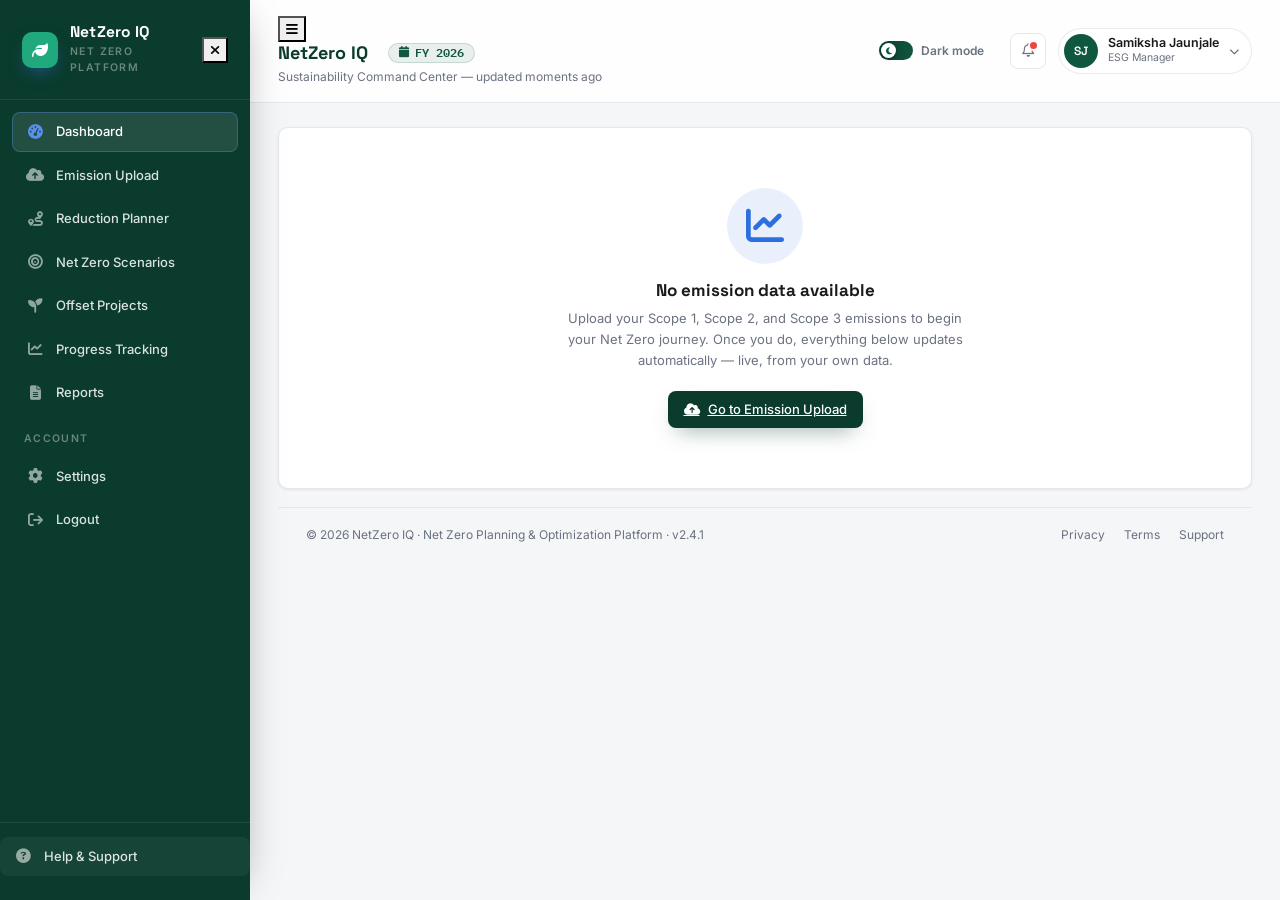
==== commit 83d9505a: "index.html" ====
--- a/index.html
+++ b/index.html
@@ -2,7 +2,7 @@
 <html lang="en">
 <head>
 <meta charset="UTF-8">
-<meta name="viewport" content="width=device-width, initial-scale=1.0">
+<meta name="viewport" content="width=device-width, initial-scale=1.0, maximum-scale=1.0, user-scalable=no">
 <title>NetZero IQ · Net Zero Planning &amp; Optimization Platform</title>
 
 <link href="https://cdnjs.cloudflare.com/ajax/libs/bootstrap/5.3.3/css/bootstrap.min.css" rel="stylesheet">
@@ -14,14 +14,20 @@
 </head>
 <body>
 
+<!-- ================= MOBILE SIDEBAR BACKDROP ================= -->
+<div class="nz-sidebar-backdrop" id="nzSidebarBackdrop"></div>
+
 <!-- ================= SIDEBAR ================= -->
-<aside class="nz-sidebar">
+<aside class="nz-sidebar" id="nzSidebar">
   <div class="nz-brand">
     <div class="nz-brand-mark"><i class="fa-solid fa-leaf"></i></div>
     <div class="nz-brand-text">
       <div class="nz-brand-title">NetZero IQ</div>
       <div class="nz-brand-sub">Net Zero Platform</div>
     </div>
+    <button class="nz-sidebar-close" id="nzSidebarClose" type="button" aria-label="Close menu">
+      <i class="fa-solid fa-xmark"></i>
+    </button>
   </div>
 
   <nav class="nz-nav">
@@ -50,9 +56,14 @@
 
   <!-- TOP NAV -->
   <header class="nz-topbar">
-    <div class="nz-topbar-title">
-      <h1>NetZero IQ <span class="nz-year-badge"><i class="fa-solid fa-calendar"></i> FY 2026</span></h1>
-      <p>Sustainability Command Center — updated moments ago</p>
+    <div class="nz-topbar-start">
+      <button class="nz-mobile-toggle" id="nzMobileToggle" type="button" aria-label="Open menu">
+        <i class="fa-solid fa-bars"></i>
+      </button>
+      <div class="nz-topbar-title">
+        <h1>NetZero IQ <span class="nz-year-badge"><i class="fa-solid fa-calendar"></i> FY 2026</span></h1>
+        <p>Sustainability Command Center — updated moments ago</p>
+      </div>
     </div>
 
     <div class="nz-topbar-actions">
@@ -60,11 +71,11 @@
         <span class="nz-toggle-track"><span class="nz-toggle-thumb"><i class="fa-solid fa-moon" id="darkModeIcon"></i></span></span>
         <span id="darkModeLabel">Dark mode</span>
       </button>
-      <button class="nz-icon-btn" type="button"><i class="fa-regular fa-bell"></i><span class="nz-notif-dot"></span></button>
+      <button class="nz-icon-btn nz-icon-btn--bell" type="button"><i class="fa-regular fa-bell"></i><span class="nz-notif-dot"></span></button>
       <div class="nz-profile">
         <div class="nz-avatar">SJ</div>
-        <div>
-          <div class="nz-profile-name">Samiksha Jaunjale <div>
+        <div class="nz-profile-text">
+          <div class="nz-profile-name">Samiksha Jaunjale</div>
           <div class="nz-profile-role">ESG Manager</div>
         </div>
         <i class="fa-solid fa-chevron-down" style="font-size:10px;color:var(--ink-soft);"></i>
@@ -139,27 +150,27 @@
             <span class="nz-chart-badge">Live</span>
           </div>
 
-          <div style="display:flex; align-items:center; gap:26px; margin-top:10px;">
+          <div class="nz-chart-donut-wrap">
             <div style="position:relative; width:150px; height:150px; flex-shrink:0;">
               <div id="db-dist-donut" style="width:150px;height:150px;border-radius:50%; background:#334155;"></div>
-              <div style="position:absolute; inset:24px; border-radius:50%; background:rgba(255,255,255,0.9); backdrop-filter:blur(4px); display:flex; align-items:center; justify-content:center; flex-direction:column; box-shadow: inset 0 0 0 1px rgba(0,0,0,0.04);">
+              <div class="nz-donut-center">
                 <div style="font-family:var(--font-mono); font-size:18px; font-weight:600; color:var(--ink);">3</div>
                 <div style="font-size:9px; text-transform:uppercase; letter-spacing:1px; color:var(--ink-soft);">scopes</div>
               </div>
             </div>
 
-            <div style="flex:1; display:flex; flex-direction:column; gap:14px;">
-              <div style="display:flex; justify-content:space-between; align-items:center;">
-                <span style="display:flex; align-items:center; gap:8px; font-size:12.5px; font-weight:600;"><i class="fa-solid fa-circle" style="color:#5A8FEE; font-size:8px;"></i> Scope 1</span>
-                <span style="font-family:var(--font-mono); font-size:12.5px; color:var(--ink-soft);" id="db-dist-s1">--</span>
-              </div>
-              <div style="display:flex; justify-content:space-between; align-items:center;">
-                <span style="display:flex; align-items:center; gap:8px; font-size:12.5px; font-weight:600;"><i class="fa-solid fa-circle" style="color:#2E6FE0; font-size:8px;"></i> Scope 2</span>
-                <span style="font-family:var(--font-mono); font-size:12.5px; color:var(--ink-soft);" id="db-dist-s2">--</span>
-              </div>
-              <div style="display:flex; justify-content:space-between; align-items:center;">
-                <span style="display:flex; align-items:center; gap:8px; font-size:12.5px; font-weight:600;"><i class="fa-solid fa-circle" style="color:#10573F; font-size:8px;"></i> Scope 3</span>
-                <span style="font-family:var(--font-mono); font-size:12.5px; color:var(--ink-soft);" id="db-dist-s3">--</span>
+            <div class="nz-donut-legend">
+              <div class="nz-donut-legend-row">
+                <span><i class="fa-solid fa-circle" style="color:#5A8FEE; font-size:8px;"></i> Scope 1</span>
+                <span id="db-dist-s1">--</span>
+              </div>
+              <div class="nz-donut-legend-row">
+                <span><i class="fa-solid fa-circle" style="color:#2E6FE0; font-size:8px;"></i> Scope 2</span>
+                <span id="db-dist-s2">--</span>
+              </div>
+              <div class="nz-donut-legend-row">
+                <span><i class="fa-solid fa-circle" style="color:#10573F; font-size:8px;"></i> Scope 3</span>
+                <span id="db-dist-s3">--</span>
               </div>
             </div>
           </div>
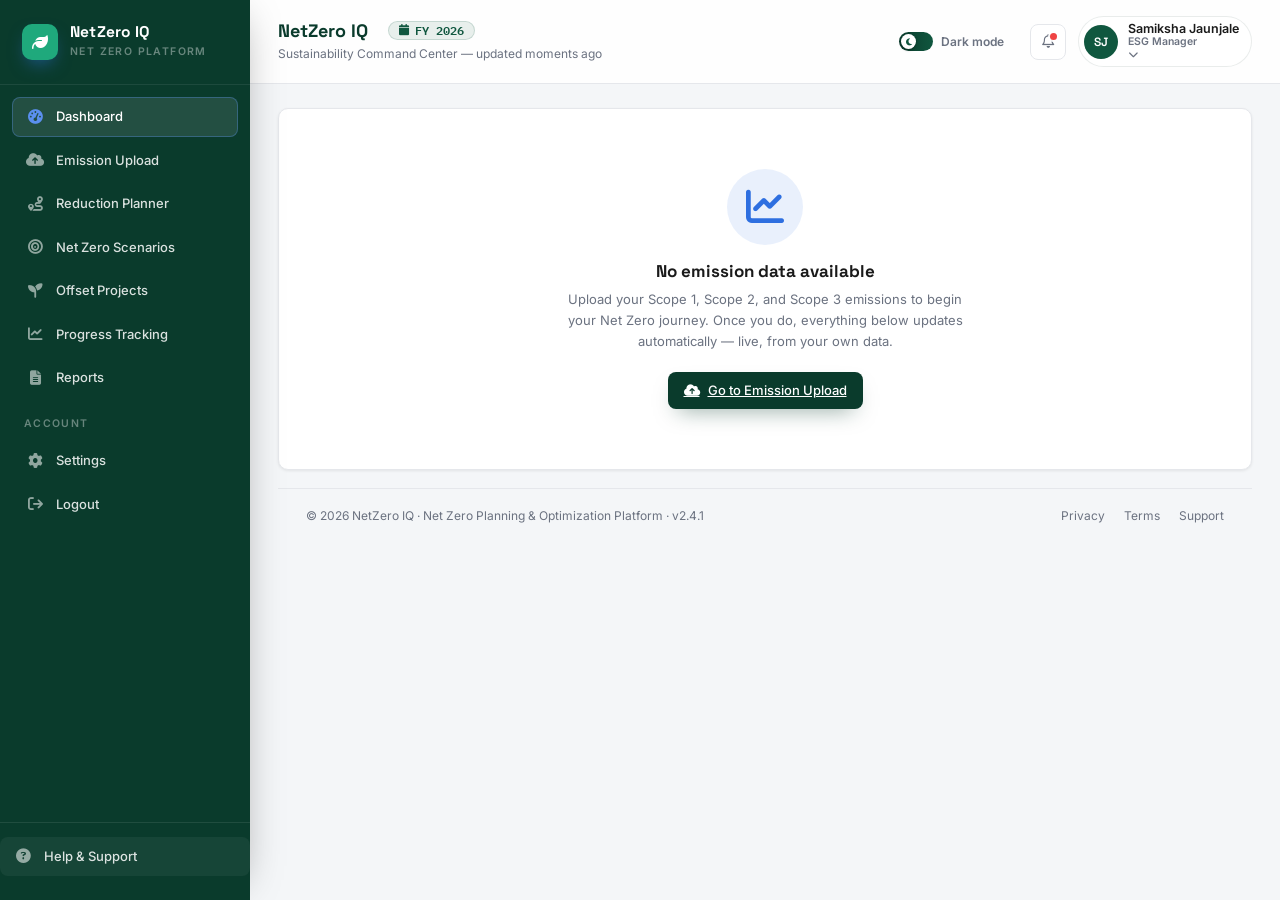
==== commit 3d0e39ba: "index.html" ====
--- a/index.html
+++ b/index.html
@@ -2,7 +2,7 @@
 <html lang="en">
 <head>
 <meta charset="UTF-8">
-<meta name="viewport" content="width=device-width, initial-scale=1.0, maximum-scale=1.0, user-scalable=no">
+<meta name="viewport" content="width=device-width, initial-scale=1.0">
 <title>NetZero IQ · Net Zero Planning &amp; Optimization Platform</title>
 
 <link href="https://cdnjs.cloudflare.com/ajax/libs/bootstrap/5.3.3/css/bootstrap.min.css" rel="stylesheet">
@@ -14,20 +14,14 @@
 </head>
 <body>
 
-<!-- ================= MOBILE SIDEBAR BACKDROP ================= -->
-<div class="nz-sidebar-backdrop" id="nzSidebarBackdrop"></div>
-
 <!-- ================= SIDEBAR ================= -->
-<aside class="nz-sidebar" id="nzSidebar">
+<aside class="nz-sidebar">
   <div class="nz-brand">
     <div class="nz-brand-mark"><i class="fa-solid fa-leaf"></i></div>
     <div class="nz-brand-text">
       <div class="nz-brand-title">NetZero IQ</div>
       <div class="nz-brand-sub">Net Zero Platform</div>
     </div>
-    <button class="nz-sidebar-close" id="nzSidebarClose" type="button" aria-label="Close menu">
-      <i class="fa-solid fa-xmark"></i>
-    </button>
   </div>
 
   <nav class="nz-nav">
@@ -56,14 +50,9 @@
 
   <!-- TOP NAV -->
   <header class="nz-topbar">
-    <div class="nz-topbar-start">
-      <button class="nz-mobile-toggle" id="nzMobileToggle" type="button" aria-label="Open menu">
-        <i class="fa-solid fa-bars"></i>
-      </button>
-      <div class="nz-topbar-title">
-        <h1>NetZero IQ <span class="nz-year-badge"><i class="fa-solid fa-calendar"></i> FY 2026</span></h1>
-        <p>Sustainability Command Center — updated moments ago</p>
-      </div>
+    <div class="nz-topbar-title">
+      <h1>NetZero IQ <span class="nz-year-badge"><i class="fa-solid fa-calendar"></i> FY 2026</span></h1>
+      <p>Sustainability Command Center — updated moments ago</p>
     </div>
 
     <div class="nz-topbar-actions">
@@ -71,11 +60,11 @@
         <span class="nz-toggle-track"><span class="nz-toggle-thumb"><i class="fa-solid fa-moon" id="darkModeIcon"></i></span></span>
         <span id="darkModeLabel">Dark mode</span>
       </button>
-      <button class="nz-icon-btn nz-icon-btn--bell" type="button"><i class="fa-regular fa-bell"></i><span class="nz-notif-dot"></span></button>
+      <button class="nz-icon-btn" type="button"><i class="fa-regular fa-bell"></i><span class="nz-notif-dot"></span></button>
       <div class="nz-profile">
         <div class="nz-avatar">SJ</div>
-        <div class="nz-profile-text">
-          <div class="nz-profile-name">Samiksha Jaunjale</div>
+        <div>
+          <div class="nz-profile-name">Samiksha Jaunjale <div>
           <div class="nz-profile-role">ESG Manager</div>
         </div>
         <i class="fa-solid fa-chevron-down" style="font-size:10px;color:var(--ink-soft);"></i>
@@ -150,27 +139,27 @@
             <span class="nz-chart-badge">Live</span>
           </div>
 
-          <div class="nz-chart-donut-wrap">
+          <div style="display:flex; align-items:center; gap:26px; margin-top:10px;">
             <div style="position:relative; width:150px; height:150px; flex-shrink:0;">
               <div id="db-dist-donut" style="width:150px;height:150px;border-radius:50%; background:#334155;"></div>
-              <div class="nz-donut-center">
+              <div style="position:absolute; inset:24px; border-radius:50%; background:rgba(255,255,255,0.9); backdrop-filter:blur(4px); display:flex; align-items:center; justify-content:center; flex-direction:column; box-shadow: inset 0 0 0 1px rgba(0,0,0,0.04);">
                 <div style="font-family:var(--font-mono); font-size:18px; font-weight:600; color:var(--ink);">3</div>
                 <div style="font-size:9px; text-transform:uppercase; letter-spacing:1px; color:var(--ink-soft);">scopes</div>
               </div>
             </div>
 
-            <div class="nz-donut-legend">
-              <div class="nz-donut-legend-row">
-                <span><i class="fa-solid fa-circle" style="color:#5A8FEE; font-size:8px;"></i> Scope 1</span>
-                <span id="db-dist-s1">--</span>
-              </div>
-              <div class="nz-donut-legend-row">
-                <span><i class="fa-solid fa-circle" style="color:#2E6FE0; font-size:8px;"></i> Scope 2</span>
-                <span id="db-dist-s2">--</span>
-              </div>
-              <div class="nz-donut-legend-row">
-                <span><i class="fa-solid fa-circle" style="color:#10573F; font-size:8px;"></i> Scope 3</span>
-                <span id="db-dist-s3">--</span>
+            <div style="flex:1; display:flex; flex-direction:column; gap:14px;">
+              <div style="display:flex; justify-content:space-between; align-items:center;">
+                <span style="display:flex; align-items:center; gap:8px; font-size:12.5px; font-weight:600;"><i class="fa-solid fa-circle" style="color:#5A8FEE; font-size:8px;"></i> Scope 1</span>
+                <span style="font-family:var(--font-mono); font-size:12.5px; color:var(--ink-soft);" id="db-dist-s1">--</span>
+              </div>
+              <div style="display:flex; justify-content:space-between; align-items:center;">
+                <span style="display:flex; align-items:center; gap:8px; font-size:12.5px; font-weight:600;"><i class="fa-solid fa-circle" style="color:#2E6FE0; font-size:8px;"></i> Scope 2</span>
+                <span style="font-family:var(--font-mono); font-size:12.5px; color:var(--ink-soft);" id="db-dist-s2">--</span>
+              </div>
+              <div style="display:flex; justify-content:space-between; align-items:center;">
+                <span style="display:flex; align-items:center; gap:8px; font-size:12.5px; font-weight:600;"><i class="fa-solid fa-circle" style="color:#10573F; font-size:8px;"></i> Scope 3</span>
+                <span style="font-family:var(--font-mono); font-size:12.5px; color:var(--ink-soft);" id="db-dist-s3">--</span>
               </div>
             </div>
           </div>
--- a/styles.css
+++ b/styles.css
@@ -1422,4 +1422,4 @@
   .nz-card { box-shadow: none !important; border: 1px solid #ddd !important; break-inside: avoid; }
   .nz-report-table { font-size: 10pt !important; }
   .nz-report-section { break-before: page; }
-}+}
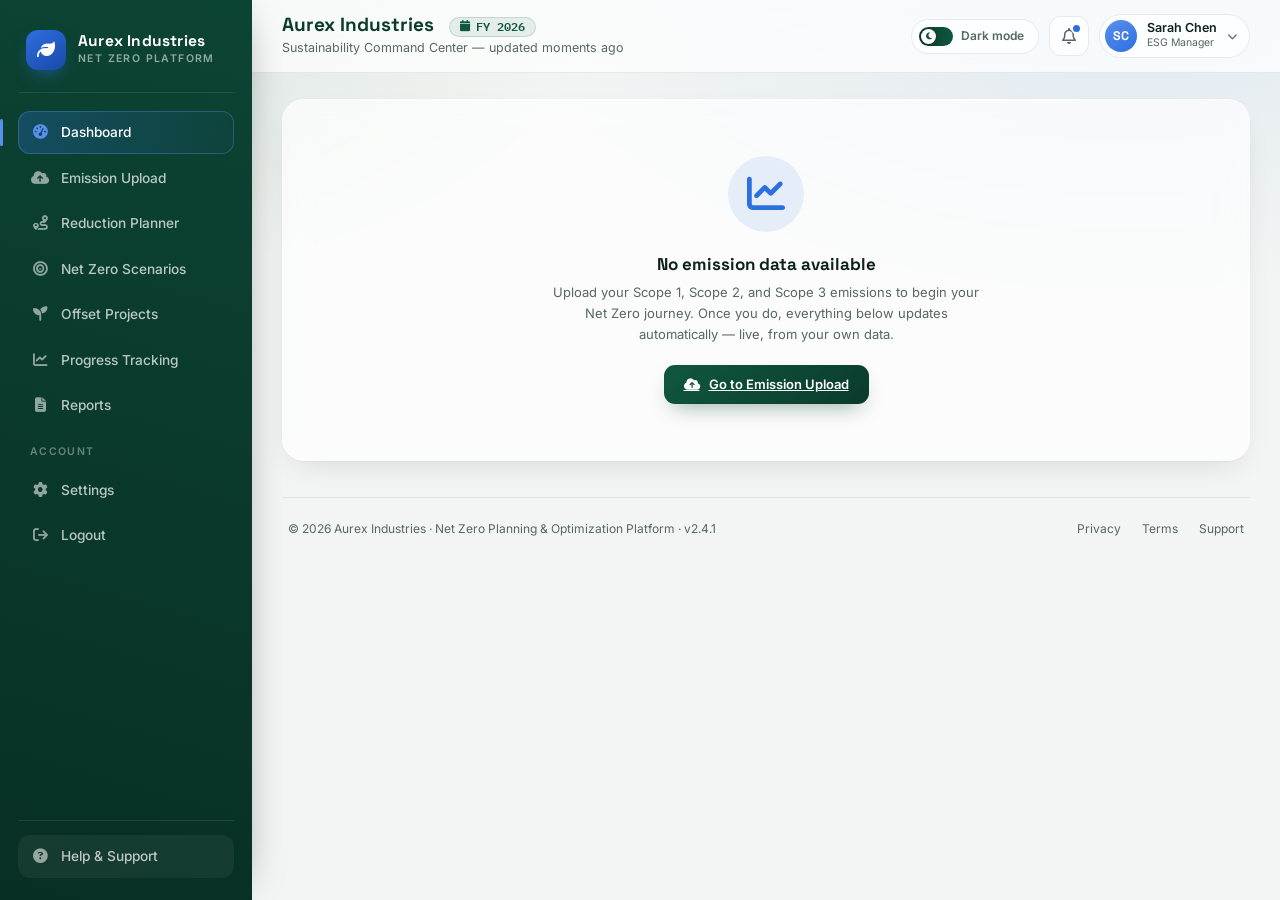
==== commit 77864670: "index.html" ====
--- a/index.html
+++ b/index.html
@@ -3,7 +3,7 @@
 <head>
 <meta charset="UTF-8">
 <meta name="viewport" content="width=device-width, initial-scale=1.0">
-<title>NetZero IQ · Net Zero Planning &amp; Optimization Platform</title>
+<title>Aurex Industries · Net Zero Planning &amp; Optimization Platform</title>
 
 <link href="https://cdnjs.cloudflare.com/ajax/libs/bootstrap/5.3.3/css/bootstrap.min.css" rel="stylesheet">
 <link href="https://cdnjs.cloudflare.com/ajax/libs/font-awesome/6.5.2/css/all.min.css" rel="stylesheet">
@@ -19,12 +19,12 @@
   <div class="nz-brand">
     <div class="nz-brand-mark"><i class="fa-solid fa-leaf"></i></div>
     <div class="nz-brand-text">
-      <div class="nz-brand-title">NetZero IQ</div>
+      <div class="nz-brand-title">Aurex Industries</div>
       <div class="nz-brand-sub">Net Zero Platform</div>
     </div>
   </div>
 
-  <nav class="nz-nav">
+  <nav class="nz-nav" id="nzSidebarNav">
     <a href="index.html" class="nz-link active"><i class="fa-solid fa-gauge-high"></i> Dashboard</a>
     <a href="emission-upload.html" class="nz-link"><i class="fa-solid fa-cloud-arrow-up"></i> Emission Upload</a>
     <a href="reduction-planner.html" class="nz-link"><i class="fa-solid fa-route"></i> Reduction Planner</a>
@@ -45,13 +45,18 @@
   </div>
 </aside>
 
+<div class="nz-nav-overlay" id="navOverlay"></div>
+
 <!-- ================= MAIN ================= -->
 <div class="nz-main">
 
   <!-- TOP NAV -->
   <header class="nz-topbar">
+    <button class="nz-hamburger-btn" id="navHamburger" type="button" aria-label="Open navigation menu" aria-expanded="false" aria-controls="nzSidebarNav">
+      <i class="fa-solid fa-bars"></i>
+    </button>
     <div class="nz-topbar-title">
-      <h1>NetZero IQ <span class="nz-year-badge"><i class="fa-solid fa-calendar"></i> FY 2026</span></h1>
+      <h1>Aurex Industries <span class="nz-year-badge"><i class="fa-solid fa-calendar"></i> FY 2026</span></h1>
       <p>Sustainability Command Center — updated moments ago</p>
     </div>
 
@@ -62,9 +67,9 @@
       </button>
       <button class="nz-icon-btn" type="button"><i class="fa-regular fa-bell"></i><span class="nz-notif-dot"></span></button>
       <div class="nz-profile">
-        <div class="nz-avatar">SJ</div>
+        <div class="nz-avatar">SC</div>
         <div>
-          <div class="nz-profile-name">Samiksha Jaunjale <div>
+          <div class="nz-profile-name">Sarah Chen</div>
           <div class="nz-profile-role">ESG Manager</div>
         </div>
         <i class="fa-solid fa-chevron-down" style="font-size:10px;color:var(--ink-soft);"></i>
@@ -201,7 +206,7 @@
 
     <!-- ================= FOOTER ================= -->
     <div class="nz-footer">
-      <div>© 2026 NetZero IQ · Net Zero Planning &amp; Optimization Platform · v2.4.1</div>
+      <div>© 2026 Aurex Industries · Net Zero Planning &amp; Optimization Platform · v2.4.1</div>
       <div>
         <a href="#">Privacy</a>
         <a href="#">Terms</a>
@@ -212,6 +217,7 @@
   </main>
 </div>
 
+<script src="responsive-nav.js"></script>
 <script src="theme.js"></script>
 <script src="activity-log.js"></script>
 <script src="net-zero-target.js"></script>
--- a/styles.css
+++ b/styles.css
@@ -640,17 +640,108 @@
 .nz-footer a{ color:var(--ink-soft); text-decoration:none; margin-left:18px; }
 .nz-footer a:hover{ color:var(--forest); }
 
-@media (max-width: 992px){
-  .nz-sidebar{ transform:translateX(-100%); }
+/* ============================================================
+   RESPONSIVE — mobile drawer navigation, grid collapsing,
+   topbar compaction, and small-screen safety net.
+   Desktop (>992px) is completely untouched by this block.
+   ============================================================ */
+
+/* Hamburger button — hidden on desktop, shown from 992px down */
+.nz-hamburger-btn{
+  display:none;
+  width:40px; height:40px; border-radius:12px;
+  align-items:center; justify-content:center;
+  border:1px solid var(--line); background:rgba(255,255,255,0.7);
+  color:var(--ink-soft); font-size:16px; flex-shrink:0; margin-right:2px;
+}
+.nz-hamburger-btn:hover{ background:#fff; color:var(--deep-forest); }
+body.nz-dark .nz-hamburger-btn{ background:rgba(30,41,59,0.9); border-color:var(--line); color:var(--ink); }
+
+/* Dimmed backdrop shown behind the sidebar drawer on mobile */
+.nz-nav-overlay{
+  display:none; position:fixed; inset:0; background:rgba(6,10,18,0.5);
+  z-index:999; opacity:0; transition:opacity .25s ease;
+}
+body.nz-sidebar-open .nz-nav-overlay{ display:block; opacity:1; }
+
+@media (max-width:992px){
+  .nz-hamburger-btn{ display:flex; }
+
+  /* Sidebar becomes an off-canvas drawer, opened via the hamburger */
+  .nz-sidebar{
+    width:min(252px, 82vw);
+    transform:translateX(-100%);
+    transition:transform .28s ease;
+    box-shadow:none;
+  }
+  body.nz-sidebar-open .nz-sidebar{ transform:translateX(0); box-shadow:20px 0 60px rgba(0,0,0,0.35); }
+  body.nz-sidebar-open{ overflow:hidden; } /* lock page scroll while drawer is open */
+
   .nz-main{ margin-left:0; }
   .nz-split-row{ grid-template-columns:1fr; }
   .nz-charts-grid{ grid-template-columns:1fr; }
-  .nz-stats-grid{ grid-template-columns:1fr 1fr; }
-}
+  .nz-stats-grid{ grid-template-columns:1fr 1fr !important; }
+
+  /* Topbar: drop the subtitle line and the FY badge to make room */
+  .nz-topbar-title p{ display:none; }
+  .nz-topbar-title h1{ font-size:16px; }
+  .nz-topbar{ gap:10px; }
+}
+
+@media (max-width:768px){
+  .nz-stats-grid{ grid-template-columns:1fr 1fr !important; }
+  .nz-op-grid{ grid-template-columns:1fr; }
+  .nz-hero-row{ flex-direction:column; }
+  .nz-ring-card{ max-width:none; }
+}
+
 @media (max-width:576px){
-  .nz-stats-grid{ grid-template-columns:1fr; }
-  .nz-topbar{ padding:12px 16px; }
-  .nz-content{ padding:20px 16px; }
+  .nz-content{ padding:18px 14px 10px; }
+  .nz-topbar{ padding:10px 14px; }
+  .nz-topbar-actions{ gap:6px; }
+  .nz-stats-grid{ grid-template-columns:1fr !important; }
+  .nz-charts-grid, .nz-split-row{ gap:14px; }
+
+  /* Icon-only topbar controls to stop wrapping/overflow */
+  .nz-year-badge{ display:none; }
+  #darkModeLabel{ display:none; }
+  .nz-darkmode-toggle{ padding:7px 10px; }
+  .nz-profile-name, .nz-profile-role{ display:none; }
+  .nz-profile{ padding:5px; gap:0; }
+  .nz-profile > i{ display:none; }
+
+  /* Cards / section headers */
+  .nz-section-heading{ flex-wrap:wrap; gap:6px; margin:22px 0 12px; }
+  .nz-section-heading h2{ font-size:14.5px; }
+  .nz-card{ border-radius:16px; }
+
+  /* Filter bars, action bars, selection bars stack cleanly */
+  .nz-op-filterbar > *{ flex:1 1 100%; }
+  .nz-action-bar, .nz-op-selection-bar{ flex-direction:column; align-items:stretch; gap:12px; }
+  .nz-action-group{ justify-content:stretch; }
+  .nz-action-group .nz-btn-primary, .nz-action-group .nz-btn-outline, .nz-action-group .nz-btn-ghost{
+    flex:1 1 auto; justify-content:center;
+  }
+  .nz-op-selection-stats{ justify-content:space-between; width:100%; gap:14px; }
+
+  /* Modals never exceed the viewport */
+  .nz-modal-box{ width:calc(100% - 32px); max-height:85vh; overflow-y:auto; }
+
+  /* Reduction Planner controls: let slider shrink, keep number box usable */
+  .nz-emission-group{ max-width:150px; }
+  .nz-scope-header{ padding:14px 16px; }
+  .nz-scope-header-right{ gap:10px; }
+  .nz-scope-subtotal{ display:none; } /* redundant with the per-row figures on a narrow screen */
+
+  /* Offset project cards: stack footer actions */
+  .nz-op-card-footer{ flex-wrap:wrap; gap:10px; }
+}
+
+@media (max-width:400px){
+  .nz-brand-title{ font-size:14px; }
+  .nz-avatar{ width:28px; height:28px; font-size:11px; }
+  .nz-icon-btn{ width:36px; height:36px; }
+  .nz-hamburger-btn{ width:36px; height:36px; }
 }
 
 /* ============================================================
@@ -1091,335 +1182,95 @@
 }
 body.nz-dark .nz-op-selection-bar{ background: rgba(30,41,59,0.9); border-color: rgba(255,255,255,0.06); }
 
-
-/* ============================================================
-   Aurex Net Zero Platform — Global + Report Styles
-   ============================================================ */
-
-:root {
-  --bg: #f4f6f8;
-  --panel: #ffffff;
-  --ink: #1a1a1a;
-  --ink-soft: #6b7280;
-  --accent: #0a3b2c;
-  --accent-light: #10573f;
-  --accent-bright: #1fa97c;
-  --blue: #2e6fe0;
-  --blue-light: #5a8fee;
-  --border: #e5e7eb;
-  --shadow: 0 1px 3px rgba(0,0,0,0.08);
-  --radius: 10px;
-  --font-body: 'Inter', sans-serif;
-  --font-heading: 'Space Grotesk', sans-serif;
-  --font-mono: 'IBM Plex Mono', monospace;
-}
-
-* { box-sizing: border-box; }
-html, body { margin: 0; padding: 0; height: 100%; }
-
-body {
-  font-family: var(--font-body);
-  background: var(--bg);
-  color: var(--ink);
-  font-size: 13.5px;
-  line-height: 1.5;
-  -webkit-font-smoothing: antialiased;
-}
-
-/* ===== Sidebar ===== */
-.nz-sidebar {
-  position: fixed;
-  left: 0; top: 0; bottom: 0;
-  width: 250px;
-  background: var(--accent);
-  color: #fff;
-  display: flex;
-  flex-direction: column;
-  padding: 24px 0;
-  z-index: 100;
-}
-.nz-brand {
-  display: flex;
-  align-items: center;
-  gap: 12px;
-  padding: 0 22px 24px;
-  border-bottom: 1px solid rgba(255,255,255,0.08);
-  margin-bottom: 12px;
-}
-.nz-brand-mark {
-  width: 36px; height: 36px;
-  background: var(--accent-bright);
-  border-radius: 10px;
-  display: flex; align-items: center; justify-content: center;
-  font-size: 16px;
-}
-.nz-brand-title { font-family: var(--font-heading); font-weight: 700; font-size: 15px; }
-.nz-brand-sub { font-size: 11px; opacity: 0.7; margin-top: 2px; }
-
-.nz-nav { display: flex; flex-direction: column; padding: 0 12px; gap: 4px; }
-.nz-link {
-  display: flex; align-items: center; gap: 12px;
-  padding: 10px 14px;
-  border-radius: 8px;
-  color: rgba(255,255,255,0.85);
-  text-decoration: none;
-  font-size: 13px;
-  transition: all .15s ease;
-}
-.nz-link:hover, .nz-link.active {
-  background: rgba(255,255,255,0.1);
-  color: #fff;
-}
-
-/* ===== Main Layout ===== */
-.nz-main { margin-left: 250px; min-height: 100vh; display: flex; flex-direction: column; }
-.nz-topbar {
-  position: sticky; top: 0; z-index: 90;
-  background: rgba(255,255,255,0.85);
-  backdrop-filter: blur(10px);
-  border-bottom: 1px solid var(--border);
-  padding: 16px 28px;
-  display: flex; align-items: center; justify-content: space-between;
-  gap: 16px;
-}
-.nz-topbar-title h1 { font-family: var(--font-heading); font-size: 18px; margin: 0; display: flex; align-items: center; gap: 10px; }
-.nz-year-badge {
-  background: var(--accent); color: #fff;
-  font-size: 11px; padding: 3px 10px; border-radius: 20px;
-  font-weight: 600;
-}
-.nz-topbar-title p { margin: 4px 0 0; font-size: 12px; color: var(--ink-soft); }
-.nz-topbar-actions { display: flex; align-items: center; gap: 12px; }
-.nz-icon-btn {
-  width: 36px; height: 36px; border-radius: 8px;
-  border: 1px solid var(--border); background: #fff;
-  display: flex; align-items: center; justify-content: center;
-  cursor: pointer; position: relative;
-}
-.nz-notif-dot {
-  position: absolute; top: 8px; right: 8px;
-  width: 7px; height: 7px; background: #ef4444; border-radius: 50%;
-}
-.nz-profile { display: flex; align-items: center; gap: 10px; cursor: pointer; }
-.nz-avatar {
-  width: 34px; height: 34px; border-radius: 50%;
-  background: var(--accent-light); color: #fff;
-  display: flex; align-items: center; justify-content: center;
-  font-weight: 600; font-size: 12px;
-}
-.nz-profile-name { font-weight: 600; font-size: 13px; }
-.nz-profile-role { font-size: 11px; color: var(--ink-soft); }
-
-.nz-content { flex: 1; padding: 24px 28px 40px; max-width: 1100px; }
-
-/* ===== Breadcrumb & Page Header ===== */
-.nz-breadcrumb { display: flex; align-items: center; gap: 10px; font-size: 12px; color: var(--ink-soft); margin-bottom: 18px; }
-.nz-breadcrumb a { color: var(--ink-soft); text-decoration: none; }
-.nz-breadcrumb a:hover { color: var(--accent); }
-.nz-breadcrumb .current { color: var(--ink); font-weight: 500; }
-
-.nz-page-header { margin-bottom: 22px; }
-.nz-page-header h1 { font-family: var(--font-heading); font-size: 22px; margin: 0 0 6px; }
-.nz-page-header p { margin: 0; color: var(--ink-soft); font-size: 13px; }
-
-.nz-action-group { display: flex; gap: 10px; flex-wrap: wrap; }
-.nz-btn-primary, .nz-btn-outline {
-  display: inline-flex; align-items: center; gap: 8px;
-  padding: 9px 16px; border-radius: 8px; font-size: 13px;
-  font-weight: 500; cursor: pointer; border: none;
-  transition: all .15s ease;
-}
-.nz-btn-primary { background: var(--accent); color: #fff; }
-.nz-btn-primary:hover { background: #083224; }
-.nz-btn-primary:disabled { opacity: 0.5; cursor: not-allowed; }
-.nz-btn-outline { background: #fff; color: var(--ink); border: 1px solid var(--border); }
-.nz-btn-outline:hover { background: var(--bg); }
-.nz-btn-outline:disabled { opacity: 0.5; cursor: not-allowed; }
-
-/* ===== Cards ===== */
-.nz-card {
-  background: var(--panel);
-  border: 1px solid var(--border);
-  border-radius: var(--radius);
-  box-shadow: var(--shadow);
-  padding: 22px;
-  margin-bottom: 18px;
-}
-
-.nz-empty-state { text-align: center; padding: 60px 22px; color: var(--ink-soft); }
-.nz-empty-state .big { font-size: 48px; margin-bottom: 16px; color: var(--border); }
-.nz-empty-state h3 { margin: 0 0 8px; color: var(--ink); font-family: var(--font-heading); }
-.nz-empty-state p { margin: 0 0 20px; max-width: 420px; margin-left: auto; margin-right: auto; }
-
-.nz-summary-note {
-  background: #eef6ff; border: 1px solid #dbeafe;
-  color: #1e40af; border-radius: 8px;
-  padding: 12px 16px; font-size: 12.5px;
-  display: flex; align-items: center; gap: 10px;
-}
-
-/* ===== Report Document ===== */
-#rpt-document { max-width: 900px; margin: 0 auto; }
-
-.nz-report-cover {
-  background: var(--accent); color: #fff;
-  text-align: center; padding: 70px 30px;
-  border-radius: var(--radius);
-  margin-bottom: 18px;
-}
-.nz-report-cover-mark {
-  width: 64px; height: 64px;
-  background: rgba(255,255,255,0.12);
-  border-radius: 18px;
-  display: flex; align-items: center; justify-content: center;
-  font-size: 28px; margin: 0 auto 24px;
-}
-.nz-report-cover-title {
-  font-family: var(--font-heading);
-  font-size: 28px; font-weight: 700; line-height: 1.25;
-  margin-bottom: 16px;
-}
-.nz-report-cover-company { font-size: 16px; opacity: 0.9; margin-bottom: 36px; }
-.nz-report-cover-meta {
-  display: inline-flex; flex-direction: column; gap: 10px;
-  text-align: left; margin: 0 auto;
-}
-.nz-report-cover-meta div { display: flex; justify-content: space-between; gap: 40px; font-size: 12.5px; }
-.nz-report-cover-meta .l { opacity: 0.65; text-transform: uppercase; letter-spacing: 0.5px; }
-.nz-report-cover-meta .v { font-weight: 600; min-width: 140px; text-align: right; }
-
-.nz-report-section h2 {
-  font-family: var(--font-heading);
-  font-size: 18px; color: var(--accent);
-  margin: 0 0 16px; padding-bottom: 10px;
-  border-bottom: 2px solid var(--border);
-}
-.nz-report-section h3 {
-  font-family: var(--font-heading);
-  font-size: 14px; color: var(--accent-light);
-  margin: 18px 0 10px;
-}
-
-.nz-report-toc { padding-left: 0; list-style: none; counter-reset: toc; margin: 0; }
-.nz-report-toc li {
-  counter-increment: toc;
-  padding: 10px 14px; border-bottom: 1px solid var(--border);
-  cursor: pointer; transition: background .15s;
-  display: flex; align-items: center; gap: 12px;
-}
-.nz-report-toc li::before { content: counter(toc) "."; font-weight: 600; color: var(--ink-soft); min-width: 24px; }
-.nz-report-toc li:hover { background: var(--bg); }
-.nz-report-toc li:last-child { border-bottom: none; }
-
-.nz-report-callout {
-  background: var(--bg); border-left: 3px solid var(--accent-bright);
-  padding: 14px 18px; border-radius: 0 8px 8px 0;
-  margin-bottom: 14px;
-}
-.nz-report-callout-title { font-weight: 600; font-size: 12px; text-transform: uppercase; letter-spacing: 0.4px; color: var(--accent); margin-bottom: 8px; }
-.nz-report-callout ul { margin: 0; padding-left: 18px; }
-.nz-report-callout li { margin-bottom: 6px; font-size: 13px; line-height: 1.55; }
-
-.nz-report-field-grid { display: grid; grid-template-columns: repeat(auto-fill, minmax(240px, 1fr)); gap: 14px; margin-bottom: 16px; }
-.nz-report-field-grid .f { background: var(--bg); padding: 12px 14px; border-radius: 8px; }
-.nz-report-field-grid .l { font-size: 11px; text-transform: uppercase; color: var(--ink-soft); letter-spacing: 0.4px; margin-bottom: 4px; }
-.nz-report-field-grid .v { font-weight: 600; font-size: 13.5px; color: var(--ink); }
-
-.nz-report-p { font-size: 13px; line-height: 1.7; color: #374151; margin: 0 0 14px; }
-.nz-report-footnote { font-size: 11.5px; color: var(--ink-soft); font-style: italic; margin-top: 10px; }
-
-/* ===== Tables ===== */
-.nz-op-plan-table-wrap { overflow-x: auto; margin-bottom: 16px; }
-.nz-report-table { width: 100%; border-collapse: collapse; font-size: 12.5px; }
-.nz-report-table thead tr { background: var(--accent); color: #fff; }
-.nz-report-table th {
-  text-align: left; padding: 10px 12px;
-  font-weight: 600; font-size: 11.5px; text-transform: uppercase; letter-spacing: 0.3px;
-  white-space: nowrap;
-}
-.nz-report-table th:first-child { border-radius: 6px 0 0 0; }
-.nz-report-table th:last-child { border-radius: 0 6px 0 0; }
-.nz-report-table td {
-  padding: 10px 12px; border-bottom: 1px solid var(--border);
-  vertical-align: top;
-}
-.nz-report-table tbody tr:nth-child(even) { background: #fafafa; }
-.nz-report-table tbody tr:hover { background: #f3f4f6; }
-
-.nz-report-total-row { font-weight: 700; background: #eefdf5 !important; }
-.nz-report-total-row td { border-top: 2px solid var(--accent-bright); color: var(--accent); }
-.nz-report-highlight-row { background: #fffbeb !important; }
-.nz-report-highlight-row td { border-left: 3px solid #f59e0b; }
-
-.nz-report-grandtotal {
-  text-align: right; font-size: 15px; font-weight: 700;
-  color: var(--accent); padding: 14px 12px;
-  background: #eefdf5; border-radius: 0 0 8px 8px;
-  margin-top: -16px; margin-bottom: 16px;
-  border-top: 2px solid var(--accent-bright);
-}
-
-/* ===== Charts ===== */
-.nz-charts-grid { display: grid; grid-template-columns: 1fr 1fr; gap: 18px; margin-top: 10px; }
-.nz-chart-card { background: var(--bg); border-radius: 8px; padding: 16px; }
-.nz-chart-title { font-weight: 600; font-size: 13px; margin-bottom: 12px; color: var(--ink); }
-
-.nz-hbar-row { display: flex; align-items: center; gap: 10px; margin-bottom: 10px; }
-.nz-hbar-row .lbl { width: 130px; font-size: 11.5px; color: var(--ink-soft); white-space: nowrap; overflow: hidden; text-overflow: ellipsis; }
-.nz-hbar-track { flex: 1; height: 10px; background: #e5e7eb; border-radius: 5px; overflow: hidden; }
-.nz-hbar-fill { height: 100%; border-radius: 5px; }
-.nz-hbar-row .val { width: 70px; text-align: right; font-family: var(--font-mono); font-size: 11.5px; color: var(--ink); }
-
-#rpt-donut-scope, #rpt-bars-category { min-height: 160px; }
-
-/* ===== SDG Cards ===== */
-#rpt-sdg-cards { display: flex; flex-direction: column; gap: 12px; margin-top: 10px; }
-.nz-sdg-detail-card {
-  display: flex; align-items: flex-start; gap: 14px;
-  background: var(--bg); border-radius: 10px; padding: 14px;
-  border: 1px solid var(--border);
-}
-.nz-sdg-detail-badge {
-  width: 44px; height: 44px; border-radius: 8px;
-  display: flex; flex-direction: column; align-items: center; justify-content: center;
-  color: #fff; font-weight: 700; flex-shrink: 0;
-}
-.nz-sdg-detail-badge .num { font-size: 16px; line-height: 1; }
-.nz-sdg-detail-badge .lbl { font-size: 9px; text-transform: uppercase; opacity: 0.9; margin-top: 2px; }
-.nz-sdg-detail-body { flex: 1; }
-.nz-sdg-detail-body .name { font-weight: 600; font-size: 13px; margin-bottom: 4px; }
-.nz-sdg-detail-body .meta { font-size: 12px; color: var(--ink-soft); line-height: 1.5; }
-
-/* ===== Stats / KPIs ===== */
-.nz-stats-grid { display: grid; grid-template-columns: repeat(4, 1fr); gap: 14px; margin-bottom: 18px; }
-.nz-stat-card { padding: 16px; }
-.nz-stat-top { display: flex; align-items: center; justify-content: space-between; margin-bottom: 10px; }
-.nz-stat-label { font-size: 11px; text-transform: uppercase; color: var(--ink-soft); letter-spacing: 0.4px; font-weight: 500; }
-.nz-stat-icon { width: 32px; height: 32px; border-radius: 8px; display: flex; align-items: center; justify-content: center; font-size: 13px; }
-.nz-stat-value { font-family: var(--font-heading); font-size: 18px; font-weight: 700; color: var(--ink); }
-
-/* ===== Footer ===== */
-.nz-footer {
-  margin-top: auto;
-  border-top: 1px solid var(--border);
-  padding: 18px 28px;
-  display: flex; justify-content: space-between;
-  font-size: 12px; color: var(--ink-soft);
-}
-.nz-footer a { color: var(--ink-soft); text-decoration: none; margin-left: 16px; }
-.nz-footer a:hover { color: var(--accent); }
-
-/* ===== Dark mode toggle ===== */
-.nz-darkmode-toggle { display: flex; align-items: center; gap: 8px; background: none; border: none; cursor: pointer; font-size: 12px; color: var(--ink-soft); }
-.nz-toggle-track { width: 36px; height: 20px; background: #d1d5db; border-radius: 10px; position: relative; transition: background .2s; }
-.nz-toggle-thumb { position: absolute; top: 2px; left: 2px; width: 16px; height: 16px; background: #fff; border-radius: 50%; display: flex; align-items: center; justify-content: center; font-size: 9px; transition: transform .2s; }
-
-/* ===== Print / PDF helpers ===== */
-@media print {
-  .nz-sidebar, .nz-topbar, .nz-footer, .nz-action-group, .nz-breadcrumb { display: none !important; }
-  .nz-main { margin-left: 0 !important; }
-  .nz-content { padding: 0 !important; max-width: 100% !important; }
-  .nz-card { box-shadow: none !important; border: 1px solid #ddd !important; break-inside: avoid; }
-  .nz-report-table { font-size: 10pt !important; }
-  .nz-report-section { break-before: page; }
-}
+/* ============================================================
+   REPORTS — document-style preview, mirrors the reference report's
+   structure (cover, TOC, numbered sections, tables) using the
+   platform's own existing design tokens/colors, not the reference's.
+   ============================================================ */
+#rpt-document{ display:flex; flex-direction:column; gap:22px; }
+
+.nz-report-cover{
+  padding:60px 40px; text-align:center;
+  background: linear-gradient(165deg, #0C4433 0%, #0A3B2C 55%, #082F24 100%);
+  color:#fff;
+}
+.nz-report-cover-mark{
+  width:64px; height:64px; margin:0 auto 22px; border-radius:18px;
+  background: linear-gradient(145deg, var(--signal-blue), #1949a8);
+  display:flex; align-items:center; justify-content:center; font-size:26px; color:#fff;
+  box-shadow: 0 14px 30px -10px rgba(46,111,224,0.55);
+}
+.nz-report-cover-title{ font-family:var(--font-display); font-size:26px; font-weight:700; line-height:1.35; margin-bottom:22px; }
+.nz-report-cover-company{ font-size:16px; color:rgba(255,255,255,0.75); margin-bottom:34px; }
+.nz-report-cover-meta{
+  display:grid; grid-template-columns:repeat(2,1fr); gap:16px 30px; max-width:520px; margin:0 auto;
+  text-align:left; border-top:1px solid rgba(255,255,255,0.14); padding-top:26px;
+}
+.nz-report-cover-meta .l{ display:block; font-size:10.5px; text-transform:uppercase; letter-spacing:1px; color:rgba(255,255,255,0.55); margin-bottom:3px; }
+.nz-report-cover-meta .v{ font-family:var(--font-mono); font-size:14px; font-weight:600; }
+
+.nz-report-section{ padding:26px 28px; }
+.nz-report-section h2{ font-family:var(--font-display); font-size:18px; font-weight:700; color:var(--deep-forest); margin:0 0 16px; }
+.nz-report-section h3{ font-family:var(--font-display); font-size:14px; font-weight:700; color:var(--ink); margin:20px 0 10px; }
+.nz-report-p{ font-size:13px; color:var(--ink-soft); line-height:1.75; }
+
+.nz-report-toc{ list-style:none; counter-reset:toc; padding:0; margin:0; }
+.nz-report-toc li{
+  counter-increment: toc; font-size:13.5px; color:var(--ink); padding:9px 0; border-bottom:1px dashed var(--line);
+  display:flex; align-items:center; gap:10px;
+}
+.nz-report-toc li::before{ content: counter(toc) "."; font-family:var(--font-mono); color:var(--signal-blue); font-weight:600; }
+
+.nz-report-callout{
+  background: rgba(16,87,63,0.05); border:1px solid rgba(16,87,63,0.15); border-radius:12px;
+  padding:16px 20px; margin-bottom:16px;
+}
+.nz-report-callout-title{ font-weight:700; font-size:12.5px; text-transform:uppercase; letter-spacing:0.5px; color:var(--forest); margin-bottom:10px; }
+.nz-report-callout ul{ margin:0; padding-left:18px; }
+.nz-report-callout li{ font-size:13px; color:var(--ink); line-height:1.7; }
+
+.nz-report-field-grid{ display:grid; grid-template-columns:repeat(3,1fr); gap:14px; margin-bottom:6px; }
+.nz-report-field-grid .f .l{ font-size:10.5px; text-transform:uppercase; letter-spacing:0.6px; color:var(--ink-soft); }
+.nz-report-field-grid .f .v{ font-size:13.5px; font-weight:600; color:var(--ink); margin-top:2px; }
+
+table.nz-report-table{ width:100%; border-collapse:collapse; min-width:600px; margin-bottom:6px; }
+table.nz-report-table thead th{
+  background: linear-gradient(90deg, var(--deep-forest), var(--forest)); color:#fff;
+  text-align:left; font-size:11px; text-transform:uppercase; letter-spacing:0.5px; font-weight:600; padding:10px 14px;
+}
+table.nz-report-table tbody td{ padding:9px 14px; border-bottom:1px solid var(--line); font-size:12.5px; color:var(--ink); }
+table.nz-report-table tbody tr:nth-child(even){ background: rgba(16,87,63,0.03); }
+table.nz-report-table tbody tr.nz-report-total-row td{ font-weight:700; background: rgba(16,87,63,0.09); border-top:2px solid var(--forest); }
+table.nz-report-table tbody tr.nz-report-highlight-row td{ background: rgba(46,111,224,0.08); font-weight:600; }
+
+.nz-report-grandtotal{
+  margin-top:14px; padding:14px 20px; border-radius:12px; background: rgba(16,87,63,0.08);
+  border:1px solid rgba(16,87,63,0.18); font-family:var(--font-mono); font-weight:700; font-size:14px; color:var(--deep-forest);
+}
+
+body.nz-dark table.nz-report-table tbody tr:nth-child(even){ background: rgba(255,255,255,0.03); }
+
+/* ============================================================
+   REPORTS — additional sections (roadmap, SDG detail, AI recs)
+   ============================================================ */
+.nz-report-footnote{ font-size:11px; color:var(--ink-soft); font-style:italic; margin-top:8px; }
+
+.nz-sdg-detail-card{
+  display:flex; gap:14px; padding:14px 16px; border:1px solid var(--line); border-radius:12px; margin-bottom:12px;
+}
+.nz-sdg-detail-badge{
+  width:52px; height:52px; border-radius:10px; color:#fff; flex-shrink:0;
+  display:flex; flex-direction:column; align-items:center; justify-content:center;
+  font-family:var(--font-mono); font-weight:700;
+}
+.nz-sdg-detail-badge .num{ font-size:16px; line-height:1; }
+.nz-sdg-detail-badge .lbl{ font-size:7px; text-transform:uppercase; letter-spacing:0.3px; }
+.nz-sdg-detail-body .name{ font-weight:700; font-size:13px; color:var(--ink); margin-bottom:3px; }
+.nz-sdg-detail-body .meta{ font-size:11.5px; color:var(--ink-soft); line-height:1.6; }
+
+.nz-report-toc li{ cursor:pointer; }
+.nz-report-toc li:hover{ color:var(--signal-blue); text-decoration:underline; }
+
+.nz-report-watermark-note{
+  font-size:10.5px; color:var(--ink-soft); text-align:center; margin-top:6px;
+}
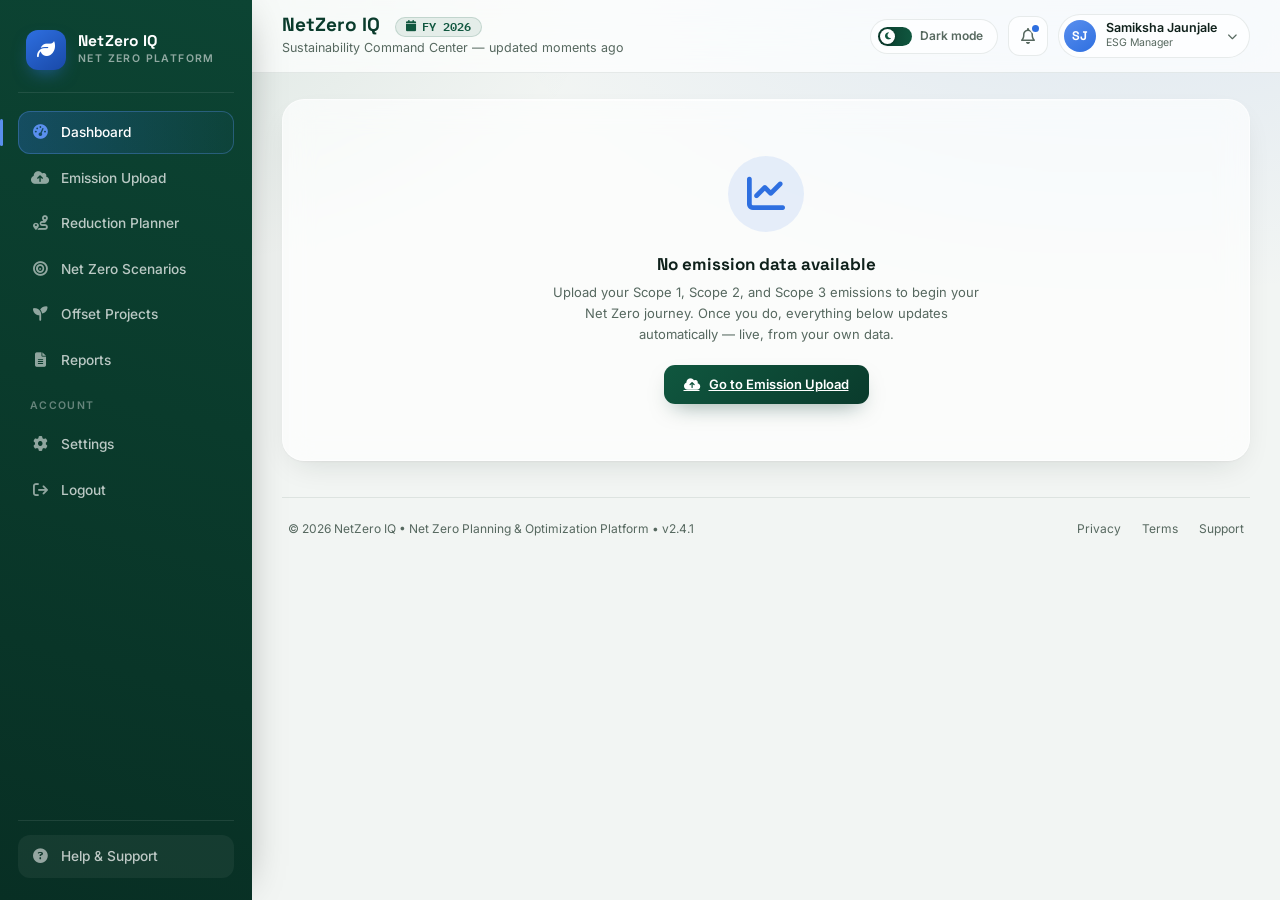
==== commit 8e8b2451: "index.html" ====
--- a/index.html
+++ b/index.html
@@ -3,7 +3,7 @@
 <head>
 <meta charset="UTF-8">
 <meta name="viewport" content="width=device-width, initial-scale=1.0">
-<title>Aurex Industries · Net Zero Planning &amp; Optimization Platform</title>
+<title>NetZero IQ • Net Zero Planning &amp; Optimization Platform</title>
 
 <link href="https://cdnjs.cloudflare.com/ajax/libs/bootstrap/5.3.3/css/bootstrap.min.css" rel="stylesheet">
 <link href="https://cdnjs.cloudflare.com/ajax/libs/font-awesome/6.5.2/css/all.min.css" rel="stylesheet">
@@ -19,7 +19,7 @@
   <div class="nz-brand">
     <div class="nz-brand-mark"><i class="fa-solid fa-leaf"></i></div>
     <div class="nz-brand-text">
-      <div class="nz-brand-title">Aurex Industries</div>
+      <div class="nz-brand-title">NetZero IQ</div>
       <div class="nz-brand-sub">Net Zero Platform</div>
     </div>
   </div>
@@ -30,8 +30,7 @@
     <a href="reduction-planner.html" class="nz-link"><i class="fa-solid fa-route"></i> Reduction Planner</a>
     <a href="net-zero-scenarios.html" class="nz-link"><i class="fa-solid fa-bullseye"></i> Net Zero Scenarios</a>
     <a href="offset-projects.html" class="nz-link"><i class="fa-solid fa-seedling"></i> Offset Projects</a>
-    <a href="#" class="nz-link"><i class="fa-solid fa-chart-line"></i> Progress Tracking</a>
-    <a href="reports.html" class="nz-link"><i class="fa-solid fa-file-lines"></i> Reports</a>
+     <a href="reports.html" class="nz-link"><i class="fa-solid fa-file-lines"></i> Reports</a>
 
     <div class="nz-nav-label">Account</div>
     <a href="#" class="nz-link"><i class="fa-solid fa-gear"></i> Settings</a>
@@ -56,7 +55,7 @@
       <i class="fa-solid fa-bars"></i>
     </button>
     <div class="nz-topbar-title">
-      <h1>Aurex Industries <span class="nz-year-badge"><i class="fa-solid fa-calendar"></i> FY 2026</span></h1>
+      <h1>NetZero IQ <span class="nz-year-badge"><i class="fa-solid fa-calendar"></i> FY 2026</span></h1>
       <p>Sustainability Command Center — updated moments ago</p>
     </div>
 
@@ -67,9 +66,9 @@
       </button>
       <button class="nz-icon-btn" type="button"><i class="fa-regular fa-bell"></i><span class="nz-notif-dot"></span></button>
       <div class="nz-profile">
-        <div class="nz-avatar">SC</div>
+        <div class="nz-avatar">SJ</div>
         <div>
-          <div class="nz-profile-name">Sarah Chen</div>
+          <div class="nz-profile-name">Samiksha Jaunjale</div>
           <div class="nz-profile-role">ESG Manager</div>
         </div>
         <i class="fa-solid fa-chevron-down" style="font-size:10px;color:var(--ink-soft);"></i>
@@ -108,7 +107,7 @@
 
         <div class="nz-card nz-stat-card">
           <div class="nz-stat-top">
-            <span class="nz-stat-label">Scope 1 · Direct</span>
+            <span class="nz-stat-label">Scope 1 • Direct</span>
             <span class="nz-stat-icon" style="background:rgba(90,143,238,0.14); color:#3b6fd6;"><i class="fa-solid fa-fire"></i></span>
           </div>
           <div class="nz-stat-value" id="db-kpi-s1">-- <small>tCO₂e</small></div>
@@ -116,7 +115,7 @@
 
         <div class="nz-card nz-stat-card">
           <div class="nz-stat-top">
-            <span class="nz-stat-label">Scope 2 · Energy</span>
+            <span class="nz-stat-label">Scope 2 • Energy</span>
             <span class="nz-stat-icon" style="background:rgba(46,111,224,0.12); color:var(--signal-blue);"><i class="fa-solid fa-bolt"></i></span>
           </div>
           <div class="nz-stat-value" id="db-kpi-s2">-- <small>tCO₂e</small></div>
@@ -124,7 +123,7 @@
 
         <div class="nz-card nz-stat-card">
           <div class="nz-stat-top">
-            <span class="nz-stat-label">Scope 3 · Value Chain</span>
+            <span class="nz-stat-label">Scope 3 • Value Chain</span>
             <span class="nz-stat-icon" style="background:rgba(143,217,183,0.28); color:var(--forest);"><i class="fa-solid fa-truck-fast"></i></span>
           </div>
           <div class="nz-stat-value" id="db-kpi-s3">-- <small>tCO₂e</small></div>
@@ -206,7 +205,7 @@
 
     <!-- ================= FOOTER ================= -->
     <div class="nz-footer">
-      <div>© 2026 Aurex Industries · Net Zero Planning &amp; Optimization Platform · v2.4.1</div>
+      <div>© 2026 NetZero IQ • Net Zero Planning &amp; Optimization Platform • v2.4.1</div>
       <div>
         <a href="#">Privacy</a>
         <a href="#">Terms</a>
